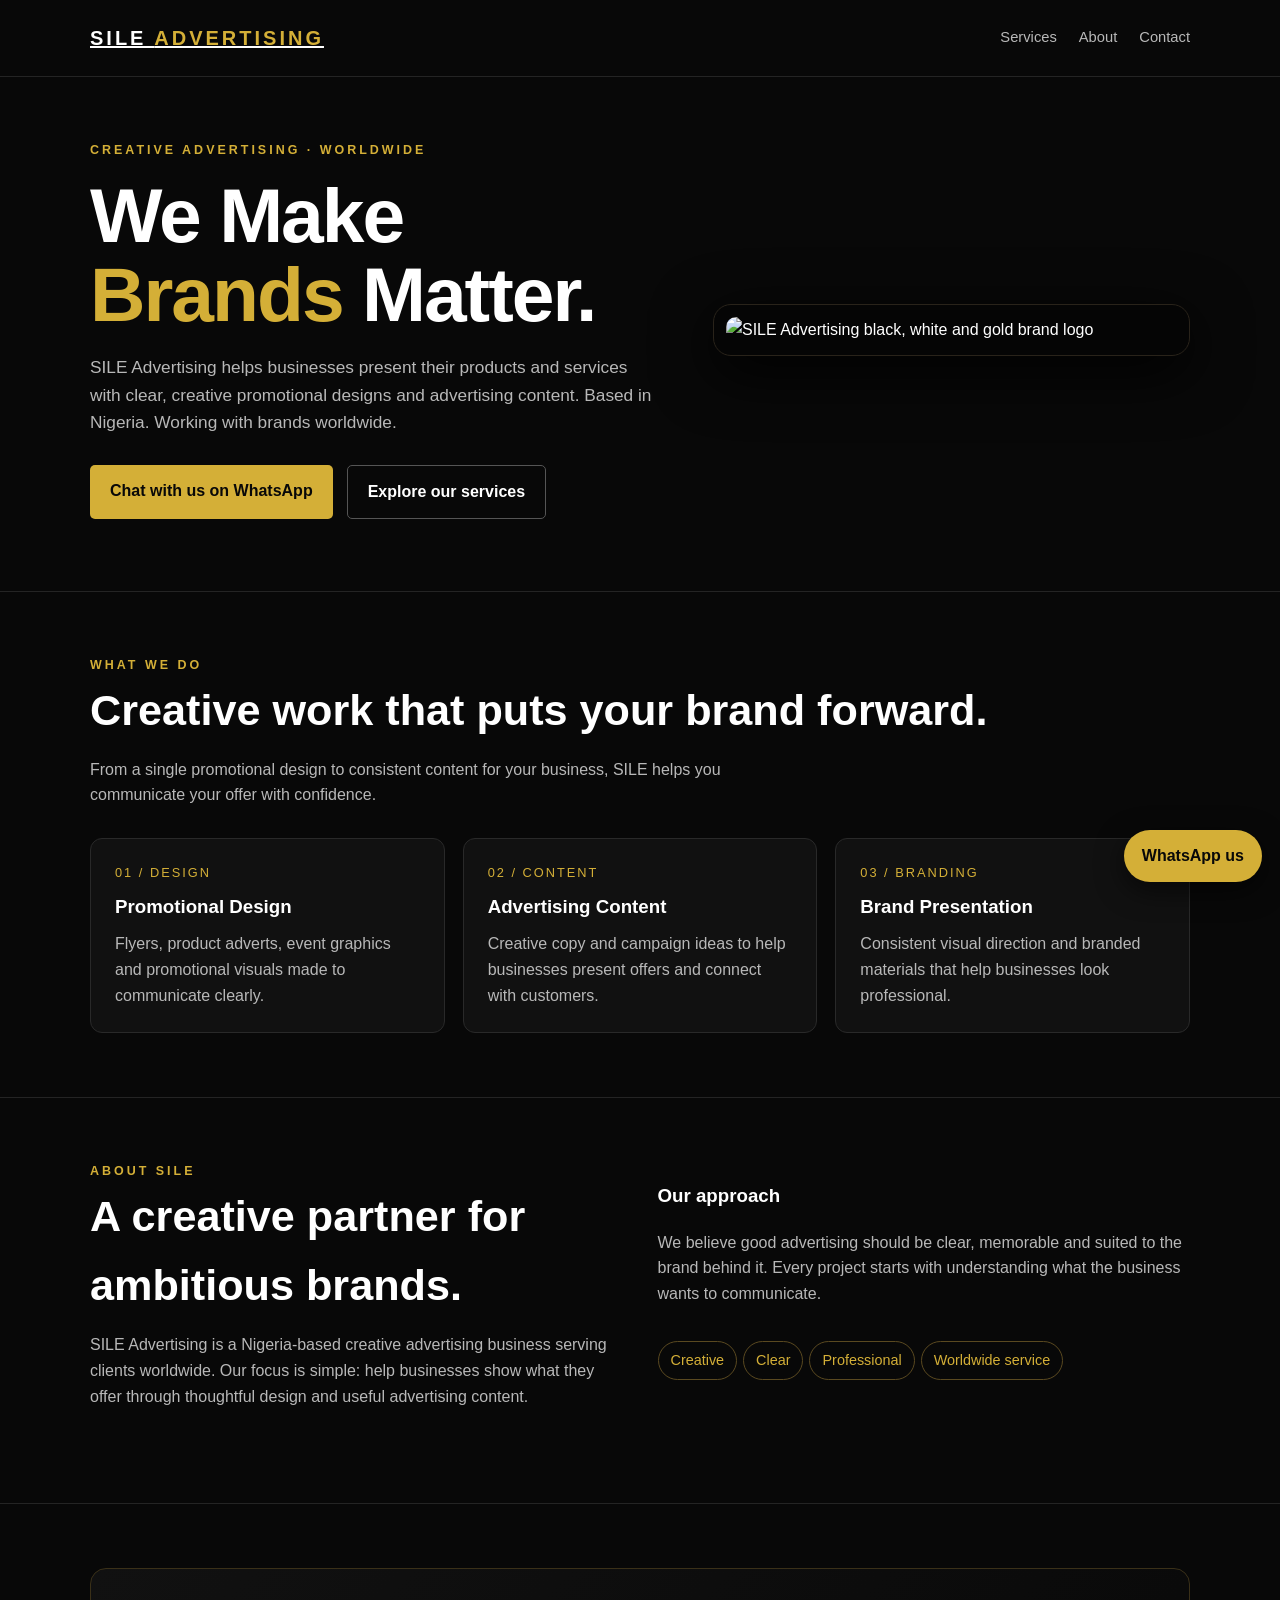
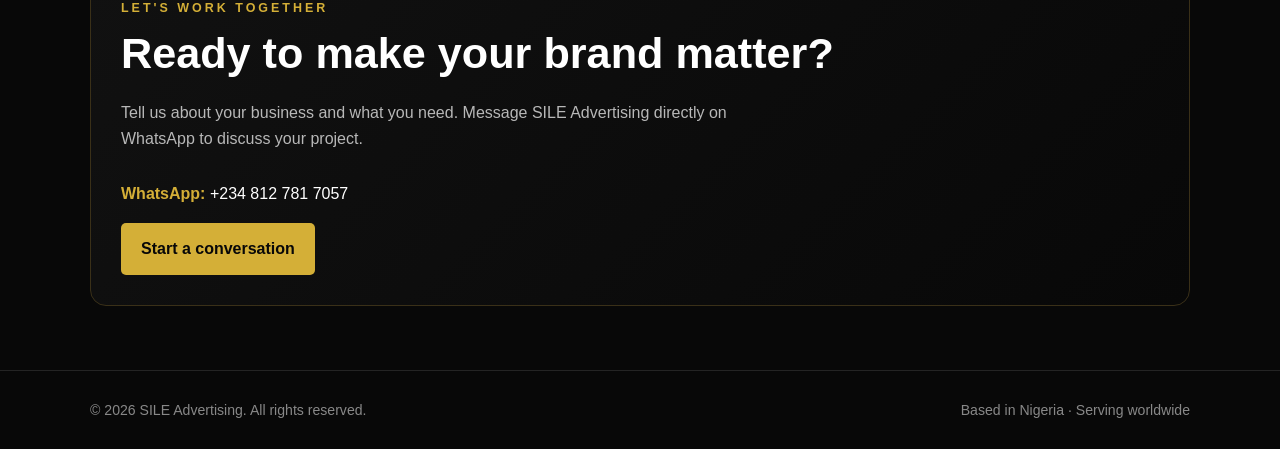
==== index.html @ b460f81f "Add files via upload" ====
<!doctype html>
<html lang="en">
<head>
  <meta charset="utf-8">
  <meta name="viewport" content="width=device-width, initial-scale=1">
  <meta name="description" content="SILE Advertising helps businesses and brands worldwide stand out with creative design, promotional content and digital advertising support.">
  <meta name="theme-color" content="#080808">
  <title>SILE Advertising | We Make Brands Matter</title>
  <meta property="og:title" content="SILE Advertising | We Make Brands Matter">
  <meta property="og:description" content="Creative advertising and brand design for businesses worldwide.">
  <meta property="og:image" content="assets/sile-logo.png">
  <style>
    :root{--black:#080808;--panel:#111;--gold:#d4af37;--white:#fff;--muted:#b8b8b8}
    *{box-sizing:border-box}html{scroll-behavior:smooth}body{margin:0;background:var(--black);color:var(--white);font-family:Arial,Helvetica,sans-serif;line-height:1.6}
    a{color:inherit}.wrap{width:min(1100px,92%);margin:auto}.top{padding:22px 0;border-bottom:1px solid #242424}.nav{display:flex;justify-content:space-between;align-items:center;gap:20px}.wordmark{font-weight:800;letter-spacing:3px;font-size:1.25rem}.wordmark span{color:var(--gold)}nav{display:flex;gap:22px;flex-wrap:wrap}nav a{text-decoration:none;color:var(--muted);font-size:.92rem}nav a:hover{color:var(--gold)}
    .hero{padding:64px 0 72px;display:grid;grid-template-columns:1.1fr .9fr;align-items:center;gap:40px}.eyebrow{color:var(--gold);letter-spacing:3px;text-transform:uppercase;font-size:.78rem;font-weight:bold}.hero h1{font-size:clamp(2.5rem,6vw,5rem);line-height:1.03;margin:15px 0 20px;letter-spacing:-2px}.hero h1 span{color:var(--gold)}.hero p{color:var(--muted);font-size:1.08rem;max-width:570px}.logo-card{background:#050505;border:1px solid #29231a;border-radius:18px;padding:12px;box-shadow:0 15px 60px #000}.logo-card img{display:block;width:100%;height:auto;border-radius:10px}.buttons{display:flex;gap:14px;flex-wrap:wrap;margin-top:28px}.btn{display:inline-block;padding:13px 20px;border-radius:5px;text-decoration:none;font-weight:bold}.primary{background:var(--gold);color:#080808}.secondary{border:1px solid #555;color:var(--white)}
    section{padding:64px 0;border-top:1px solid #242424}.section-title{font-size:clamp(1.8rem,4vw,2.7rem);margin:0 0 12px}.intro{color:var(--muted);max-width:680px;margin:0 0 30px}.grid{display:grid;grid-template-columns:repeat(3,1fr);gap:18px}.card{background:var(--panel);border:1px solid #292929;border-radius:12px;padding:24px}.card .num{color:var(--gold);font-size:.8rem;letter-spacing:2px}.card h3{margin:9px 0}.card p{color:var(--muted);margin:0}.about{display:grid;grid-template-columns:1fr 1fr;gap:35px;align-items:start}.tag{display:inline-block;border:1px solid #5a4920;color:var(--gold);padding:7px 12px;border-radius:30px;margin:5px 6px 5px 0;font-size:.9rem}.contact{background:linear-gradient(135deg,#111,#080808);border:1px solid #3a3018;border-radius:16px;padding:30px}.contact strong{color:var(--gold)}footer{padding:28px 0;color:#888;font-size:.88rem;border-top:1px solid #242424}.foot{display:flex;justify-content:space-between;gap:15px;flex-wrap:wrap}
    @media(max-width:760px){.hero,.about{grid-template-columns:1fr}.hero{padding:48px 0}.logo-card{max-width:520px}.grid{grid-template-columns:1fr}.nav{align-items:flex-start;flex-direction:column}nav{gap:14px}}
    .wa-float{position:fixed;right:18px;bottom:18px;z-index:10;background:#d4af37;color:#080808;text-decoration:none;font-weight:800;padding:13px 18px;border-radius:999px;box-shadow:0 8px 28px #0009}
  </style>
</head>
<body>
  <header class="top"><div class="wrap nav"><a class="wordmark" href="#home" aria-label="SILE Advertising home">SILE <span>ADVERTISING</span></a><nav aria-label="Main navigation"><a href="#services">Services</a><a href="#about">About</a><a href="#contact">Contact</a></nav></div></header>
  <main id="home">
    <div class="wrap hero">
      <div><div class="eyebrow">Creative advertising · Worldwide</div><h1>We Make <span>Brands</span> Matter.</h1><p>SILE Advertising helps businesses present their products and services with clear, creative promotional designs and advertising content. Based in Nigeria. Working with brands worldwide.</p><div class="buttons"><a class="btn primary" href="https://wa.me/2348127817057?text=Hello%20SILE%20Advertising%2C%20I%27d%20like%20to%20make%20an%20enquiry.">Chat with us on WhatsApp</a><a class="btn secondary" href="#services">Explore our services</a></div></div>
      <div class="logo-card"><img src="assets/sile-logo.png" alt="SILE Advertising black, white and gold brand logo"></div>
    </div>
    <section id="services"><div class="wrap"><div class="eyebrow">What we do</div><h2 class="section-title">Creative work that puts your brand forward.</h2><p class="intro">From a single promotional design to consistent content for your business, SILE helps you communicate your offer with confidence.</p><div class="grid">
      <article class="card"><div class="num">01 / DESIGN</div><h3>Promotional Design</h3><p>Flyers, product adverts, event graphics and promotional visuals made to communicate clearly.</p></article>
      <article class="card"><div class="num">02 / CONTENT</div><h3>Advertising Content</h3><p>Creative copy and campaign ideas to help businesses present offers and connect with customers.</p></article>
      <article class="card"><div class="num">03 / BRANDING</div><h3>Brand Presentation</h3><p>Consistent visual direction and branded materials that help businesses look professional.</p></article>
    </div></div></section>
    <section id="about"><div class="wrap about"><div><div class="eyebrow">About SILE</div><h2 class="section-title">A creative partner for ambitious brands.</h2><p class="intro">SILE Advertising is a Nigeria-based creative advertising business serving clients worldwide. Our focus is simple: help businesses show what they offer through thoughtful design and useful advertising content.</p></div><div><h3>Our approach</h3><p class="intro">We believe good advertising should be clear, memorable and suited to the brand behind it. Every project starts with understanding what the business wants to communicate.</p><span class="tag">Creative</span><span class="tag">Clear</span><span class="tag">Professional</span><span class="tag">Worldwide service</span></div></div></section>
    <section id="contact"><div class="wrap"><div class="contact"><div class="eyebrow">Let's work together</div><h2 class="section-title">Ready to make your brand matter?</h2><p class="intro">Tell us about your business and what you need. Message SILE Advertising directly on WhatsApp to discuss your project.</p><p><strong>WhatsApp:</strong> +234 812 781 7057</p><a class="btn primary" href="https://wa.me/2348127817057?text=Hello%20SILE%20Advertising%2C%20I%27d%20like%20to%20discuss%20a%20project.">Start a conversation</a></div></div></section>
  </main>
  <footer><div class="wrap foot"><span>© <span id="year"></span> SILE Advertising. All rights reserved.</span><span>Based in Nigeria · Serving worldwide</span></div></footer>
  <script>document.getElementById('year').textContent=new Date().getFullYear();</script>
  <a class="wa-float" href="https://wa.me/2348127817057?text=Hello%20SILE%20Advertising%2C%20I%27d%20like%20to%20make%20an%20enquiry." aria-label="Chat with SILE Advertising on WhatsApp">WhatsApp us</a>
</body>
</html>
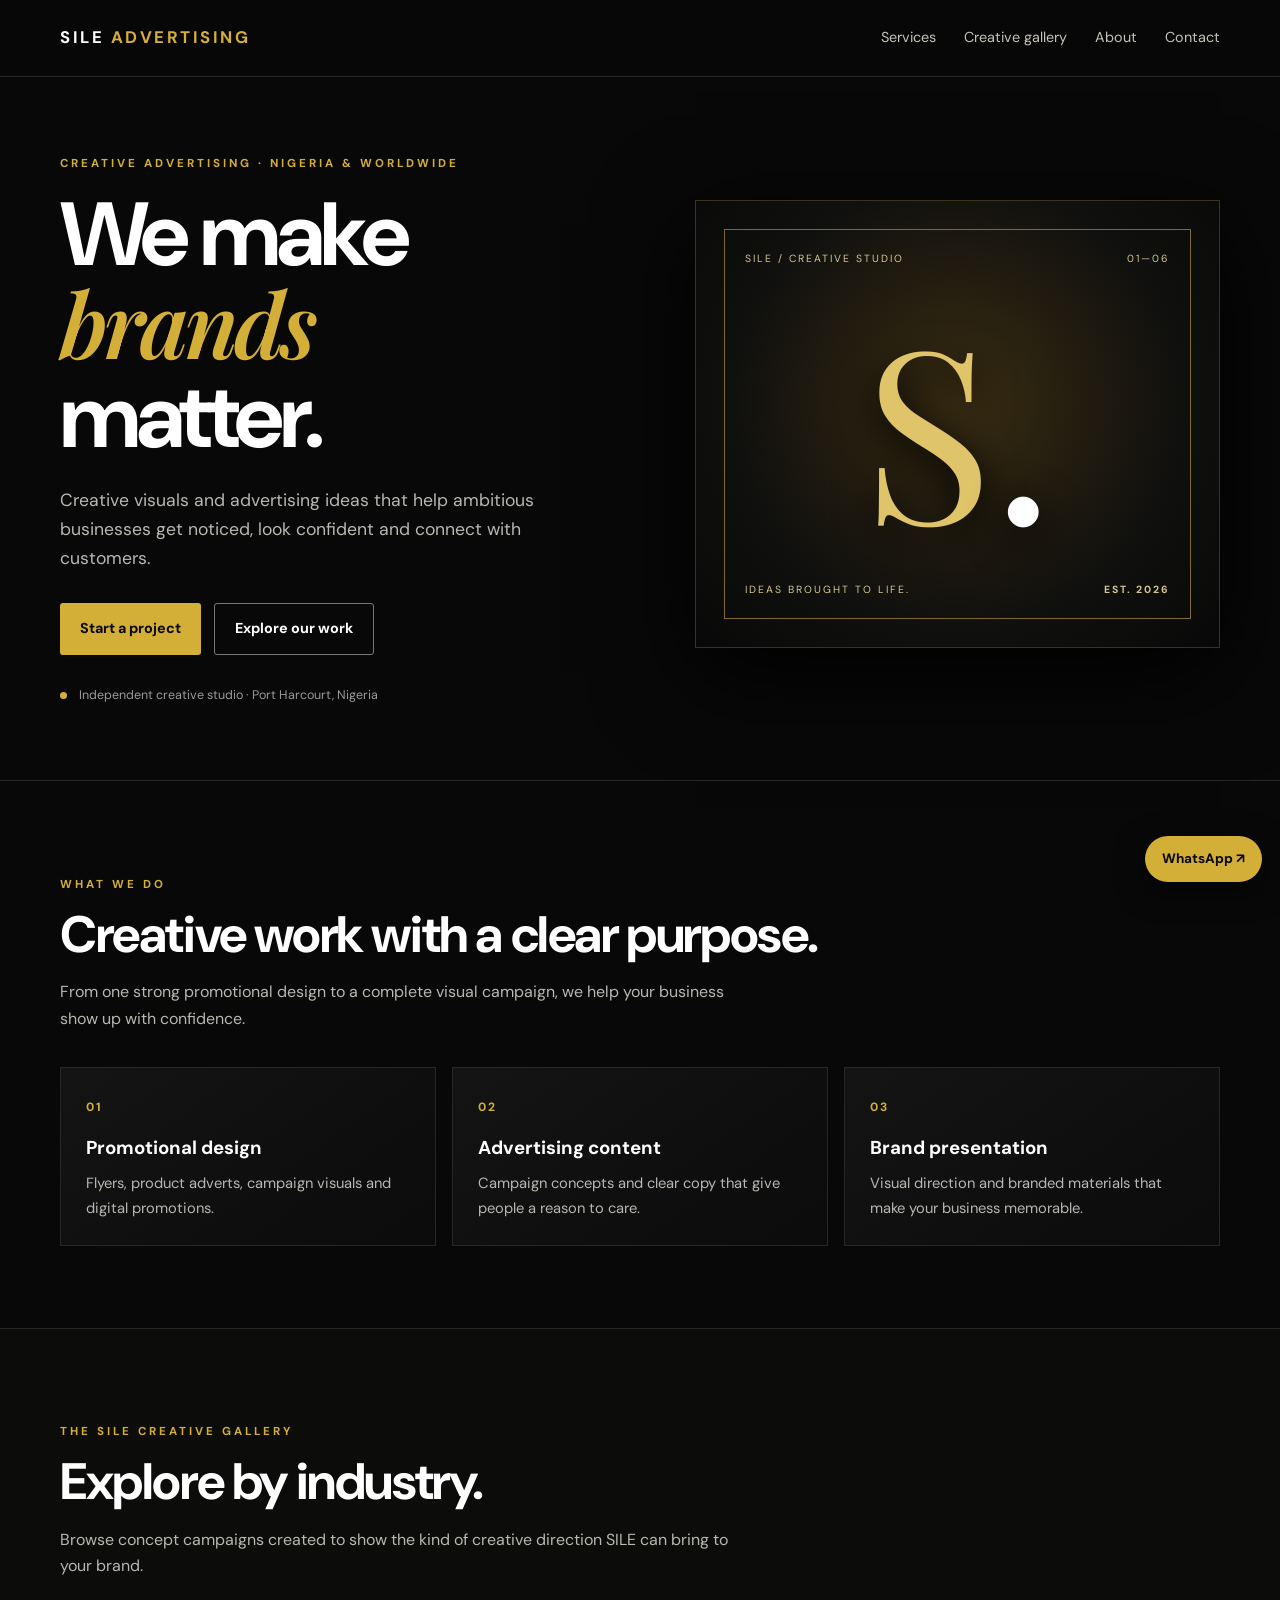
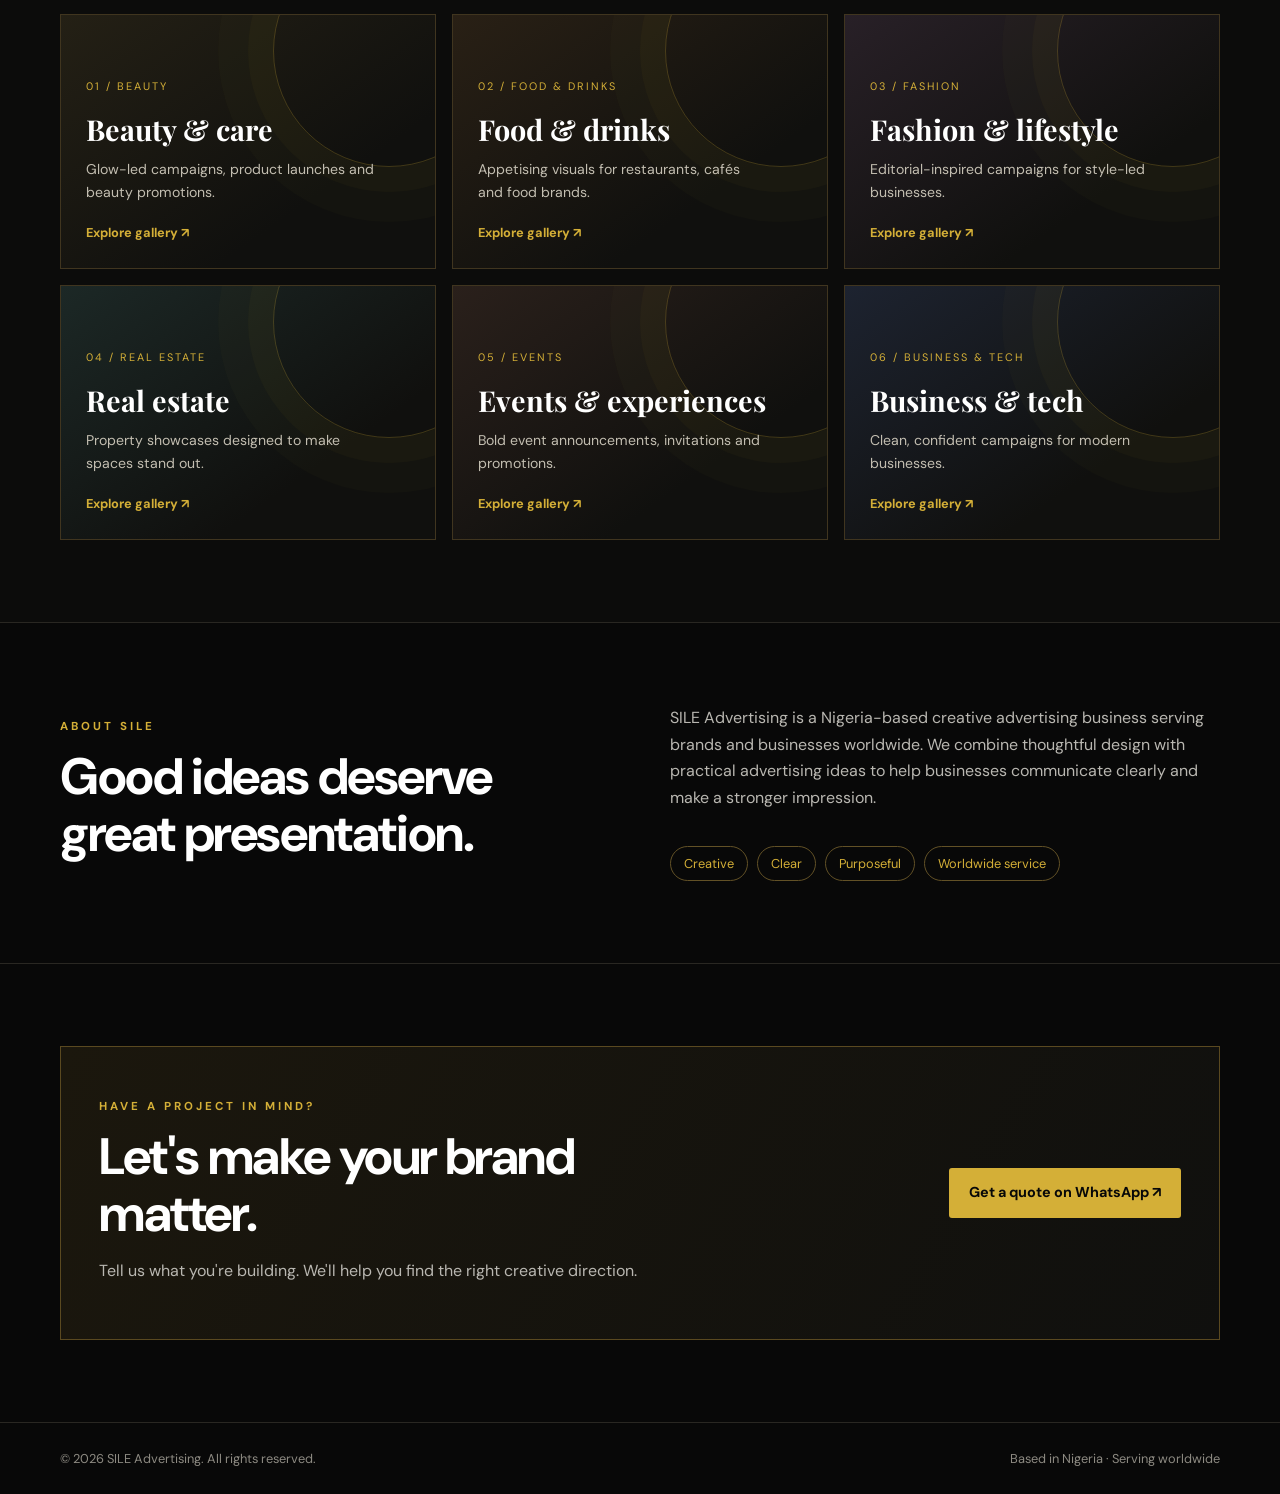
==== commit eba59dc7: "Add files via upload" ====
--- a/index.html
+++ b/index.html
@@ -1,41 +1,44 @@
 <!doctype html>
 <html lang="en">
 <head>
-  <meta charset="utf-8">
-  <meta name="viewport" content="width=device-width, initial-scale=1">
-  <meta name="description" content="SILE Advertising helps businesses and brands worldwide stand out with creative design, promotional content and digital advertising support.">
-  <meta name="theme-color" content="#080808">
-  <title>SILE Advertising | We Make Brands Matter</title>
-  <meta property="og:title" content="SILE Advertising | We Make Brands Matter">
-  <meta property="og:description" content="Creative advertising and brand design for businesses worldwide.">
-  <meta property="og:image" content="assets/sile-logo.png">
-  <style>
-    :root{--black:#080808;--panel:#111;--gold:#d4af37;--white:#fff;--muted:#b8b8b8}
-    *{box-sizing:border-box}html{scroll-behavior:smooth}body{margin:0;background:var(--black);color:var(--white);font-family:Arial,Helvetica,sans-serif;line-height:1.6}
-    a{color:inherit}.wrap{width:min(1100px,92%);margin:auto}.top{padding:22px 0;border-bottom:1px solid #242424}.nav{display:flex;justify-content:space-between;align-items:center;gap:20px}.wordmark{font-weight:800;letter-spacing:3px;font-size:1.25rem}.wordmark span{color:var(--gold)}nav{display:flex;gap:22px;flex-wrap:wrap}nav a{text-decoration:none;color:var(--muted);font-size:.92rem}nav a:hover{color:var(--gold)}
-    .hero{padding:64px 0 72px;display:grid;grid-template-columns:1.1fr .9fr;align-items:center;gap:40px}.eyebrow{color:var(--gold);letter-spacing:3px;text-transform:uppercase;font-size:.78rem;font-weight:bold}.hero h1{font-size:clamp(2.5rem,6vw,5rem);line-height:1.03;margin:15px 0 20px;letter-spacing:-2px}.hero h1 span{color:var(--gold)}.hero p{color:var(--muted);font-size:1.08rem;max-width:570px}.logo-card{background:#050505;border:1px solid #29231a;border-radius:18px;padding:12px;box-shadow:0 15px 60px #000}.logo-card img{display:block;width:100%;height:auto;border-radius:10px}.buttons{display:flex;gap:14px;flex-wrap:wrap;margin-top:28px}.btn{display:inline-block;padding:13px 20px;border-radius:5px;text-decoration:none;font-weight:bold}.primary{background:var(--gold);color:#080808}.secondary{border:1px solid #555;color:var(--white)}
-    section{padding:64px 0;border-top:1px solid #242424}.section-title{font-size:clamp(1.8rem,4vw,2.7rem);margin:0 0 12px}.intro{color:var(--muted);max-width:680px;margin:0 0 30px}.grid{display:grid;grid-template-columns:repeat(3,1fr);gap:18px}.card{background:var(--panel);border:1px solid #292929;border-radius:12px;padding:24px}.card .num{color:var(--gold);font-size:.8rem;letter-spacing:2px}.card h3{margin:9px 0}.card p{color:var(--muted);margin:0}.about{display:grid;grid-template-columns:1fr 1fr;gap:35px;align-items:start}.tag{display:inline-block;border:1px solid #5a4920;color:var(--gold);padding:7px 12px;border-radius:30px;margin:5px 6px 5px 0;font-size:.9rem}.contact{background:linear-gradient(135deg,#111,#080808);border:1px solid #3a3018;border-radius:16px;padding:30px}.contact strong{color:var(--gold)}footer{padding:28px 0;color:#888;font-size:.88rem;border-top:1px solid #242424}.foot{display:flex;justify-content:space-between;gap:15px;flex-wrap:wrap}
-    @media(max-width:760px){.hero,.about{grid-template-columns:1fr}.hero{padding:48px 0}.logo-card{max-width:520px}.grid{grid-template-columns:1fr}.nav{align-items:flex-start;flex-direction:column}nav{gap:14px}}
-    .wa-float{position:fixed;right:18px;bottom:18px;z-index:10;background:#d4af37;color:#080808;text-decoration:none;font-weight:800;padding:13px 18px;border-radius:999px;box-shadow:0 8px 28px #0009}
-  </style>
+<meta charset="utf-8"><meta name="viewport" content="width=device-width, initial-scale=1">
+<meta name="description" content="Explore the SILE Advertising creative gallery: beauty, food, fashion, real estate, events and business advertising concepts.">
+<meta name="theme-color" content="#080808">
+<title>SILE Advertising | We Make Brands Matter</title>
+<link rel="stylesheet" href="styles.css">
 </head>
 <body>
-  <header class="top"><div class="wrap nav"><a class="wordmark" href="#home" aria-label="SILE Advertising home">SILE <span>ADVERTISING</span></a><nav aria-label="Main navigation"><a href="#services">Services</a><a href="#about">About</a><a href="#contact">Contact</a></nav></div></header>
-  <main id="home">
-    <div class="wrap hero">
-      <div><div class="eyebrow">Creative advertising · Worldwide</div><h1>We Make <span>Brands</span> Matter.</h1><p>SILE Advertising helps businesses present their products and services with clear, creative promotional designs and advertising content. Based in Nigeria. Working with brands worldwide.</p><div class="buttons"><a class="btn primary" href="https://wa.me/2348127817057?text=Hello%20SILE%20Advertising%2C%20I%27d%20like%20to%20make%20an%20enquiry.">Chat with us on WhatsApp</a><a class="btn secondary" href="#services">Explore our services</a></div></div>
-      <div class="logo-card"><img src="assets/sile-logo.png" alt="SILE Advertising black, white and gold brand logo"></div>
-    </div>
-    <section id="services"><div class="wrap"><div class="eyebrow">What we do</div><h2 class="section-title">Creative work that puts your brand forward.</h2><p class="intro">From a single promotional design to consistent content for your business, SILE helps you communicate your offer with confidence.</p><div class="grid">
-      <article class="card"><div class="num">01 / DESIGN</div><h3>Promotional Design</h3><p>Flyers, product adverts, event graphics and promotional visuals made to communicate clearly.</p></article>
-      <article class="card"><div class="num">02 / CONTENT</div><h3>Advertising Content</h3><p>Creative copy and campaign ideas to help businesses present offers and connect with customers.</p></article>
-      <article class="card"><div class="num">03 / BRANDING</div><h3>Brand Presentation</h3><p>Consistent visual direction and branded materials that help businesses look professional.</p></article>
-    </div></div></section>
-    <section id="about"><div class="wrap about"><div><div class="eyebrow">About SILE</div><h2 class="section-title">A creative partner for ambitious brands.</h2><p class="intro">SILE Advertising is a Nigeria-based creative advertising business serving clients worldwide. Our focus is simple: help businesses show what they offer through thoughtful design and useful advertising content.</p></div><div><h3>Our approach</h3><p class="intro">We believe good advertising should be clear, memorable and suited to the brand behind it. Every project starts with understanding what the business wants to communicate.</p><span class="tag">Creative</span><span class="tag">Clear</span><span class="tag">Professional</span><span class="tag">Worldwide service</span></div></div></section>
-    <section id="contact"><div class="wrap"><div class="contact"><div class="eyebrow">Let's work together</div><h2 class="section-title">Ready to make your brand matter?</h2><p class="intro">Tell us about your business and what you need. Message SILE Advertising directly on WhatsApp to discuss your project.</p><p><strong>WhatsApp:</strong> +234 812 781 7057</p><a class="btn primary" href="https://wa.me/2348127817057?text=Hello%20SILE%20Advertising%2C%20I%27d%20like%20to%20discuss%20a%20project.">Start a conversation</a></div></div></section>
-  </main>
-  <footer><div class="wrap foot"><span>© <span id="year"></span> SILE Advertising. All rights reserved.</span><span>Based in Nigeria · Serving worldwide</span></div></footer>
-  <script>document.getElementById('year').textContent=new Date().getFullYear();</script>
-  <a class="wa-float" href="https://wa.me/2348127817057?text=Hello%20SILE%20Advertising%2C%20I%27d%20like%20to%20make%20an%20enquiry." aria-label="Chat with SILE Advertising on WhatsApp">WhatsApp us</a>
-</body>
-</html>
+<header class="site-header"><div class="container nav">
+<a class="brand" href="index.html">SILE <span>ADVERTISING</span></a>
+<button class="menu-toggle" aria-label="Toggle navigation" aria-expanded="false">☰</button>
+<nav><a href="#services">Services</a><a href="#gallery">Creative gallery</a><a href="#about">About</a><a href="#contact">Contact</a></nav>
+</div></header>
+<main>
+<section class="hero container">
+<div class="hero-copy"><p class="eyebrow">Creative advertising · Nigeria & worldwide</p>
+<h1>We make <em>brands</em><br>matter.</h1>
+<p class="lead">Creative visuals and advertising ideas that help ambitious businesses get noticed, look confident and connect with customers.</p>
+<div class="actions"><a class="button gold" href="https://wa.me/2348127817057?text=Hello%20SILE%20Advertising%2C%20I%27d%20like%20to%20discuss%20a%20project.">Start a project</a><a class="button outline" href="#gallery">Explore our work</a></div>
+<div class="hero-note"><span class="gold-dot"></span> Independent creative studio · Port Harcourt, Nigeria</div>
+</div>
+<div class="hero-art"><div class="hero-frame"><div class="hero-frame-top">SILE / CREATIVE STUDIO <span>01—06</span></div><div class="hero-monogram">S<span>.</span></div><div class="hero-frame-bottom"><span>IDEAS BROUGHT TO LIFE.</span><b>EST. 2026</b></div></div></div>
+</section>
+<section class="section" id="services"><div class="container"><p class="eyebrow">What we do</p><h2>Creative work with a clear purpose.</h2><p class="section-intro">From one strong promotional design to a complete visual campaign, we help your business show up with confidence.</p>
+<div class="service-grid"><article><b>01</b><h3>Promotional design</h3><p>Flyers, product adverts, campaign visuals and digital promotions.</p></article><article><b>02</b><h3>Advertising content</h3><p>Campaign concepts and clear copy that give people a reason to care.</p></article><article><b>03</b><h3>Brand presentation</h3><p>Visual direction and branded materials that make your business memorable.</p></article></div>
+</div></section>
+<section class="section gallery-section" id="gallery"><div class="container"><p class="eyebrow">The SILE creative gallery</p><h2>Explore by industry.</h2><p class="section-intro">Browse concept campaigns created to show the kind of creative direction SILE can bring to your brand.</p>
+<div class="category-grid">
+<a class="category-card beauty" href="beauty.html"><span>01 / BEAUTY</span><h3>Beauty & care</h3><p>Glow-led campaigns, product launches and beauty promotions.</p><b>Explore gallery ↗</b></a>
+<a class="category-card food" href="food.html"><span>02 / FOOD & DRINKS</span><h3>Food & drinks</h3><p>Appetising visuals for restaurants, cafés and food brands.</p><b>Explore gallery ↗</b></a>
+<a class="category-card fashion" href="fashion.html"><span>03 / FASHION</span><h3>Fashion & lifestyle</h3><p>Editorial-inspired campaigns for style-led businesses.</p><b>Explore gallery ↗</b></a>
+<a class="category-card property" href="real-estate.html"><span>04 / REAL ESTATE</span><h3>Real estate</h3><p>Property showcases designed to make spaces stand out.</p><b>Explore gallery ↗</b></a>
+<a class="category-card events" href="events.html"><span>05 / EVENTS</span><h3>Events & experiences</h3><p>Bold event announcements, invitations and promotions.</p><b>Explore gallery ↗</b></a>
+<a class="category-card tech" href="business-tech.html"><span>06 / BUSINESS & TECH</span><h3>Business & tech</h3><p>Clean, confident campaigns for modern businesses.</p><b>Explore gallery ↗</b></a>
+</div></div></section>
+<section class="section" id="about"><div class="container split"><div><p class="eyebrow">About SILE</p><h2>Good ideas deserve great presentation.</h2></div><div><p class="section-intro">SILE Advertising is a Nigeria-based creative advertising business serving brands and businesses worldwide. We combine thoughtful design with practical advertising ideas to help businesses communicate clearly and make a stronger impression.</p><div class="pills"><span>Creative</span><span>Clear</span><span>Purposeful</span><span>Worldwide service</span></div></div></div></section>
+<section class="section" id="contact"><div class="container"><div class="contact-panel"><div><p class="eyebrow">Have a project in mind?</p><h2>Let's make your brand matter.</h2><p>Tell us what you're building. We'll help you find the right creative direction.</p></div><a class="button gold" href="https://wa.me/2348127817057?text=Hello%20SILE%20Advertising%2C%20I%27d%20like%20a%20quote%20for%20a%20creative%20project.">Get a quote on WhatsApp ↗</a></div></div></section>
+</main>
+<footer><div class="container footer-row"><span>© <span id="year"></span> SILE Advertising. All rights reserved.</span><span>Based in Nigeria · Serving worldwide</span></div></footer>
+<a class="floating-wa" href="https://wa.me/2348127817057?text=Hello%20SILE%20Advertising" aria-label="Chat with SILE on WhatsApp">WhatsApp ↗</a>
+<script src="script.js"></script>
+</body></html>
--- a/styles.css
+++ b/styles.css
@@ -0,0 +1,6 @@
+@import url('https://fonts.googleapis.com/css2?family=DM+Sans:wght@400;500;600;700&family=Playfair+Display:ital,wght@0,600;0,700;1,600;1,700&display=swap');
+:root{--black:#080808;--panel:#111;--gold:#d4af37;--white:#fff;--muted:#b9b7b1;--line:#292722}
+*{box-sizing:border-box}html{scroll-behavior:smooth}body{margin:0;background:var(--black);color:var(--white);font-family:'DM Sans',Arial,sans-serif;line-height:1.65}a{color:inherit;text-decoration:none}.container{width:min(1160px,91%);margin:auto}.site-header{border-bottom:1px solid var(--line);background:#080808ed;position:sticky;top:0;z-index:20;backdrop-filter:blur(12px)}.nav{min-height:76px;display:flex;align-items:center;justify-content:space-between;gap:20px}.brand{font-weight:700;letter-spacing:2.5px;font-size:1.05rem}.brand span{color:var(--gold)}nav{display:flex;gap:28px}nav a{font-size:.9rem;color:#c5c2b9}nav a:hover{color:var(--gold)}.menu-toggle{display:none;background:none;border:0;color:white;font-size:1.5rem}.hero{min-height:620px;display:grid;grid-template-columns:1.05fr .95fr;align-items:center;gap:55px;padding-top:65px;padding-bottom:75px}.eyebrow{color:var(--gold);text-transform:uppercase;letter-spacing:3px;font-size:.72rem;font-weight:700}.hero h1{font-size:clamp(3.5rem,7vw,6.7rem);line-height:.98;letter-spacing:-4px;margin:18px 0 25px}.hero h1 em{font-family:'Playfair Display',serif;color:var(--gold);font-weight:600}.lead{font-size:1.1rem;color:var(--muted);max-width:550px}.actions{display:flex;gap:13px;flex-wrap:wrap;margin:30px 0}.button{display:inline-flex;padding:13px 20px;align-items:center;justify-content:center;font-weight:700;font-size:.9rem;border-radius:3px}.gold{background:var(--gold);color:#080808}.outline{border:1px solid #777;color:white}.hero-note{font-size:.78rem;color:#999;margin-top:30px}.gold-dot{display:inline-block;width:7px;height:7px;border-radius:50%;background:var(--gold);margin-right:9px}.hero-art{padding:28px;border:1px solid #3c321d;background:radial-gradient(circle at 50% 45%,#3a2d12,#10100e 62%,#080808);box-shadow:0 25px 90px #000}.hero-frame{min-height:390px;border:1px solid #80692c;display:flex;flex-direction:column;justify-content:space-between;padding:20px}.hero-frame-top,.hero-frame-bottom{display:flex;justify-content:space-between;font-size:.65rem;letter-spacing:2px;color:#d7c78f}.hero-monogram{font-family:'Playfair Display',serif;font-size:15rem;line-height:1;text-align:center;color:#e0c46a;text-shadow:0 10px 40px #000}.hero-monogram span{color:white}.section{padding:82px 0;border-top:1px solid var(--line)}h2{font-size:clamp(2rem,4vw,3.2rem);line-height:1.12;letter-spacing:-1.4px;margin:12px 0 16px}.section-intro{max-width:680px;color:var(--muted);margin:0 0 35px}.service-grid{display:grid;grid-template-columns:repeat(3,1fr);gap:16px}.service-grid article{padding:25px;border:1px solid var(--line);background:linear-gradient(145deg,#141414,#0b0b0b)}.service-grid b{color:var(--gold);font-size:.75rem;letter-spacing:2px}.service-grid h3{margin:14px 0 7px}.service-grid p{color:var(--muted);font-size:.92rem;margin:0}.gallery-section{background:#0c0c0b}.category-grid{display:grid;grid-template-columns:repeat(3,1fr);gap:16px}.category-card{min-height:255px;padding:25px;display:flex;flex-direction:column;align-items:flex-start;justify-content:flex-end;border:1px solid #40351f;position:relative;overflow:hidden;background:linear-gradient(145deg,#242015,#10100e 70%);transition:transform .25s,border-color .25s}.category-card:before{content:"";position:absolute;width:230px;height:230px;border:1px solid #d4af3740;border-radius:50%;right:-70px;top:-80px;box-shadow:0 0 0 25px #d4af3708,0 0 0 55px #d4af3705}.category-card:hover{transform:translateY(-5px);border-color:var(--gold)}.category-card>*{position:relative}.category-card>span{color:var(--gold);font-size:.68rem;letter-spacing:2px}.category-card h3{font-family:'Playfair Display',serif;font-size:1.8rem;margin:10px 0 4px}.category-card p{color:#c3beb1;font-size:.88rem;max-width:290px;margin:0 0 18px}.category-card>b{font-size:.8rem;color:var(--gold)}.food{background:linear-gradient(145deg,#292015,#10100e 70%)}.fashion{background:linear-gradient(145deg,#282027,#10100e 70%)}.property{background:linear-gradient(145deg,#1c2826,#10100e 70%)}.events{background:linear-gradient(145deg,#2a201b,#10100e 70%)}.tech{background:linear-gradient(145deg,#1d2330,#10100e 70%)}.split{display:grid;grid-template-columns:1fr 1fr;gap:60px;align-items:start}.pills{display:flex;gap:9px;flex-wrap:wrap}.pills span{border:1px solid #625126;color:var(--gold);border-radius:30px;padding:6px 13px;font-size:.8rem}.contact-panel{padding:38px;border:1px solid #5a4920;background:linear-gradient(120deg,#1b170d,#10100e);display:flex;justify-content:space-between;align-items:center;gap:30px}.contact-panel h2{max-width:600px}.contact-panel p:not(.eyebrow){color:var(--muted)}footer{border-top:1px solid var(--line);padding:25px 0;color:#8d8a82;font-size:.8rem}.footer-row{display:flex;justify-content:space-between;gap:15px;flex-wrap:wrap}.floating-wa{position:fixed;right:18px;bottom:18px;background:var(--gold);color:#080808;padding:12px 17px;border-radius:30px;font-weight:700;font-size:.85rem;box-shadow:0 8px 30px #0009;z-index:10}
+/* portfolio pages */.subhero{padding:62px 0 35px}.back-link{color:var(--gold);font-size:.85rem}.subhero h1{font-size:clamp(2.8rem,6vw,5rem);letter-spacing:-2px;line-height:1.05;margin:20px 0 10px}.subhero p{color:var(--muted);max-width:650px}.portfolio-grid{display:grid;grid-template-columns:repeat(3,1fr);gap:22px;padding:15px 0 75px}.work-card{border:1px solid var(--line);background:#10100f;overflow:hidden}.poster{height:330px;position:relative;display:flex;flex-direction:column;justify-content:space-between;padding:22px;overflow:hidden;background:#272016}.poster:after{content:"";position:absolute;inset:0;background:linear-gradient(180deg,#0001,#0007)}.poster>*{position:relative;z-index:1}.poster .poster-brand{font-size:.65rem;letter-spacing:3px;font-weight:700}.poster .poster-main{font-family:'Playfair Display',serif;font-size:2.8rem;line-height:.98;max-width:260px}.poster .poster-sub{font-size:.75rem;letter-spacing:1.5px;text-transform:uppercase}.poster .poster-stamp{align-self:flex-end;border:1px solid currentColor;border-radius:50%;width:75px;height:75px;display:grid;place-items:center;text-align:center;font-size:.6rem;transform:rotate(12deg)}.poster-1{background:radial-gradient(circle at 65% 48%,#d4a66e 0 12%,#74452d 13% 26%,transparent 27%),linear-gradient(135deg,#251712,#9a6847)}.poster-2{background:radial-gradient(ellipse at 55% 55%,#e8d6bd 0 15%,#b68d6c 16% 28%,transparent 29%),linear-gradient(145deg,#34241d,#10100f)}.poster-3{background:radial-gradient(circle at 65% 48%,#d7b7a1 0 18%,#47302b 19% 35%,transparent 36%),linear-gradient(145deg,#161616,#55443b)}.food .poster-1{background:radial-gradient(ellipse at 60% 55%,#d98a36 0 18%,#6e351b 19% 28%,transparent 29%),linear-gradient(145deg,#27170e,#7b3d1d)}.food .poster-2{background:radial-gradient(circle at 55% 55%,#e7c36a 0 17%,#85451f 18% 30%,transparent 31%),linear-gradient(145deg,#34200f,#10100e)}.fashion .poster-1{background:linear-gradient(135deg,#3c3034,#b08c83 50%,#171414)}.fashion .poster-2{background:linear-gradient(145deg,#202020,#9d866e 52%,#29201b)}.property .poster-1{background:linear-gradient(135deg,#17211e,#66796a 50%,#111)}.property .poster-2{background:linear-gradient(145deg,#272a2b,#a89c81 50%,#151515)}.events .poster-1{background:radial-gradient(circle at 70% 35%,#c49b42,#33230d 48%,#090909)}.events .poster-2{background:linear-gradient(145deg,#321c25,#a34b58 50%,#100d10)}.business-tech .poster-1{background:radial-gradient(circle at 70% 40%,#6d8da8,#192536 45%,#080b12)}.business-tech .poster-2{background:linear-gradient(145deg,#141b25,#596878 50%,#090b10)}.work-copy{padding:19px}.work-copy .concept{font-size:.65rem;color:var(--gold);letter-spacing:2px;text-transform:uppercase}.work-copy h3{margin:7px 0}.work-copy p{font-size:.85rem;color:var(--muted);margin:0}.price-strip{border-top:1px solid var(--line);margin-top:12px;padding-top:12px;display:flex;justify-content:space-between;gap:10px;font-size:.8rem}.price-strip strong{color:var(--gold)}.page-cta{padding:30px;border:1px solid #51421f;margin:0 0 70px;background:#14120d;display:flex;justify-content:space-between;align-items:center;gap:20px}.page-cta p{color:var(--muted);margin:5px 0 0}.disclaimer{color:#777;font-size:.75rem;margin:-45px 0 55px}
+@media(max-width:800px){.hero{grid-template-columns:1fr;gap:30px;padding-top:45px}.hero-art{max-width:550px}.hero-monogram{font-size:11rem}.category-grid,.portfolio-grid{grid-template-columns:repeat(2,1fr)}.split{grid-template-columns:1fr;gap:10px}.contact-panel{align-items:flex-start;flex-direction:column}}
+@media(max-width:560px){.menu-toggle{display:block}nav{display:none;position:absolute;top:76px;left:0;right:0;background:#10100f;padding:20px 5%;flex-direction:column;border-bottom:1px solid var(--line)}nav.open{display:flex}.service-grid,.category-grid,.portfolio-grid{grid-template-columns:1fr}.hero h1{letter-spacing:-2px}.hero-art{padding:14px}.hero-frame{min-height:300px}.hero-monogram{font-size:9rem}.section{padding:60px 0}.poster{height:360px}.page-cta{flex-direction:column;align-items:flex-start}}
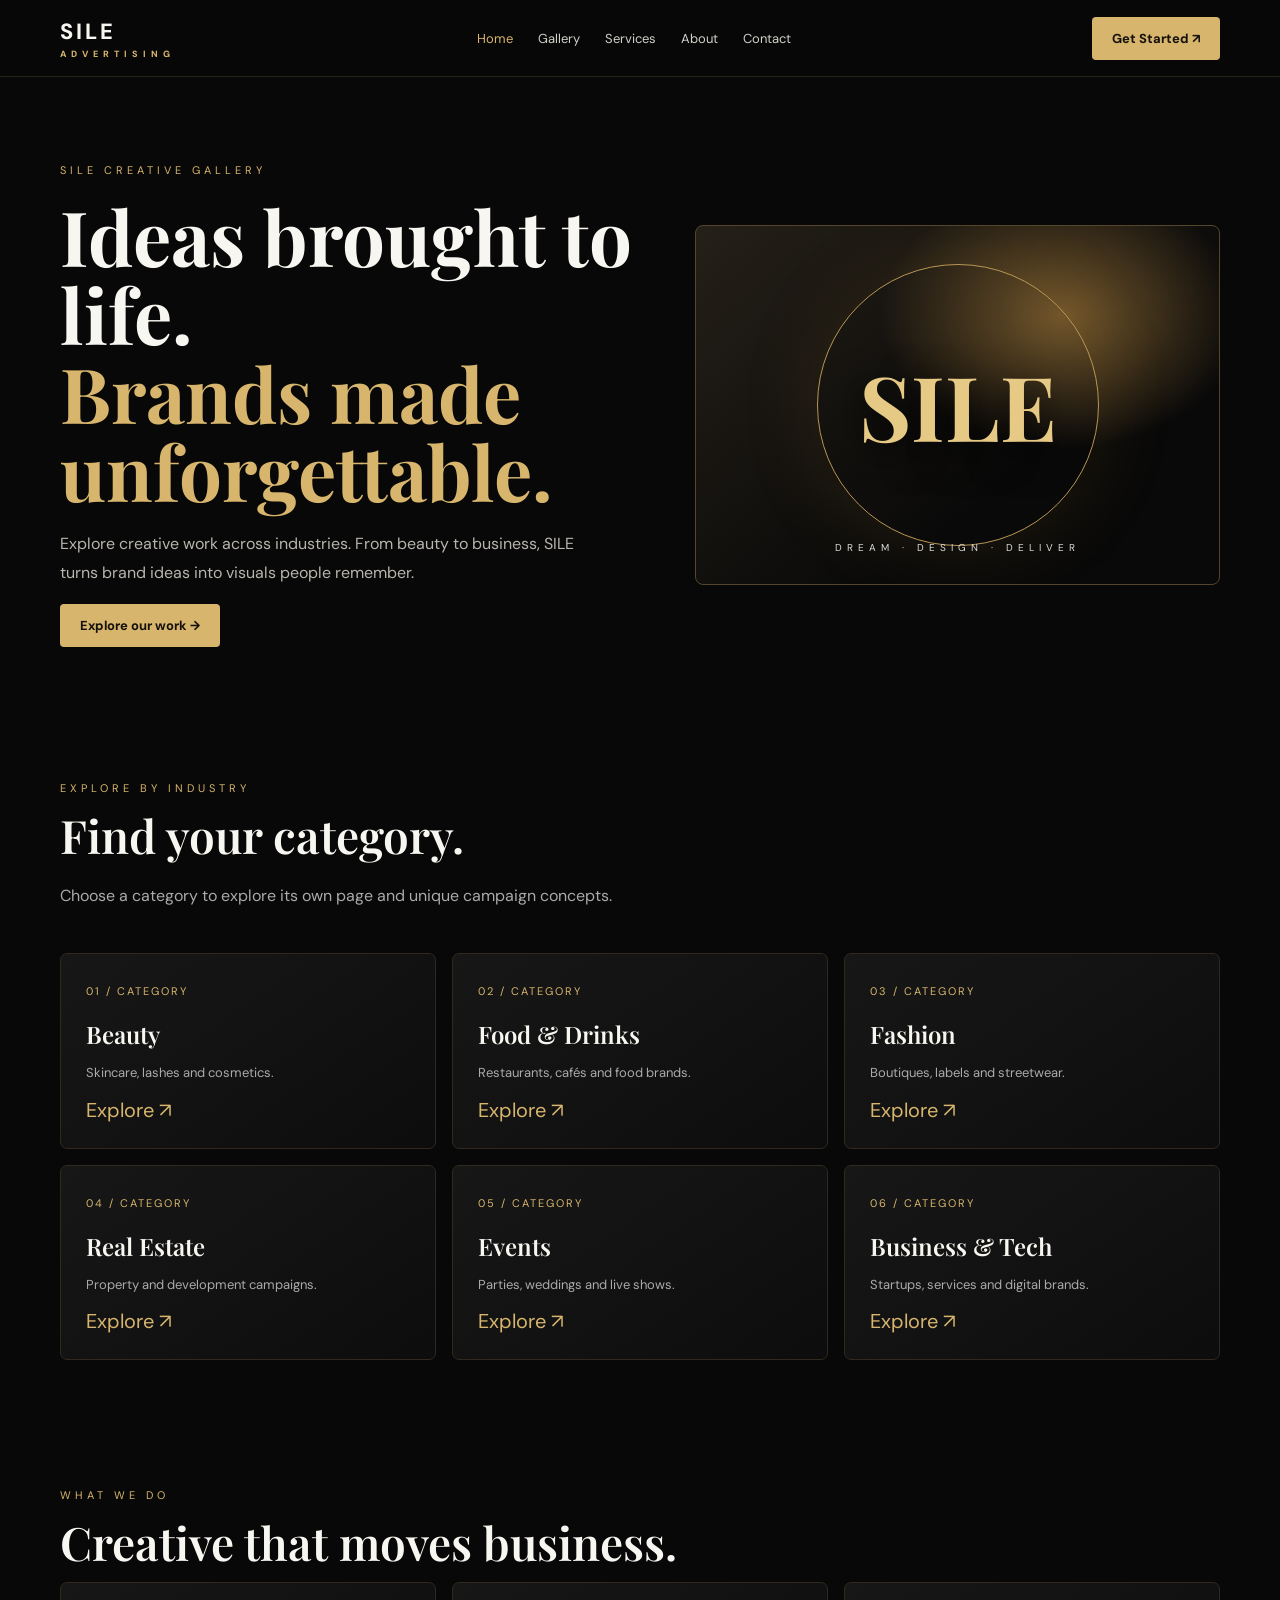
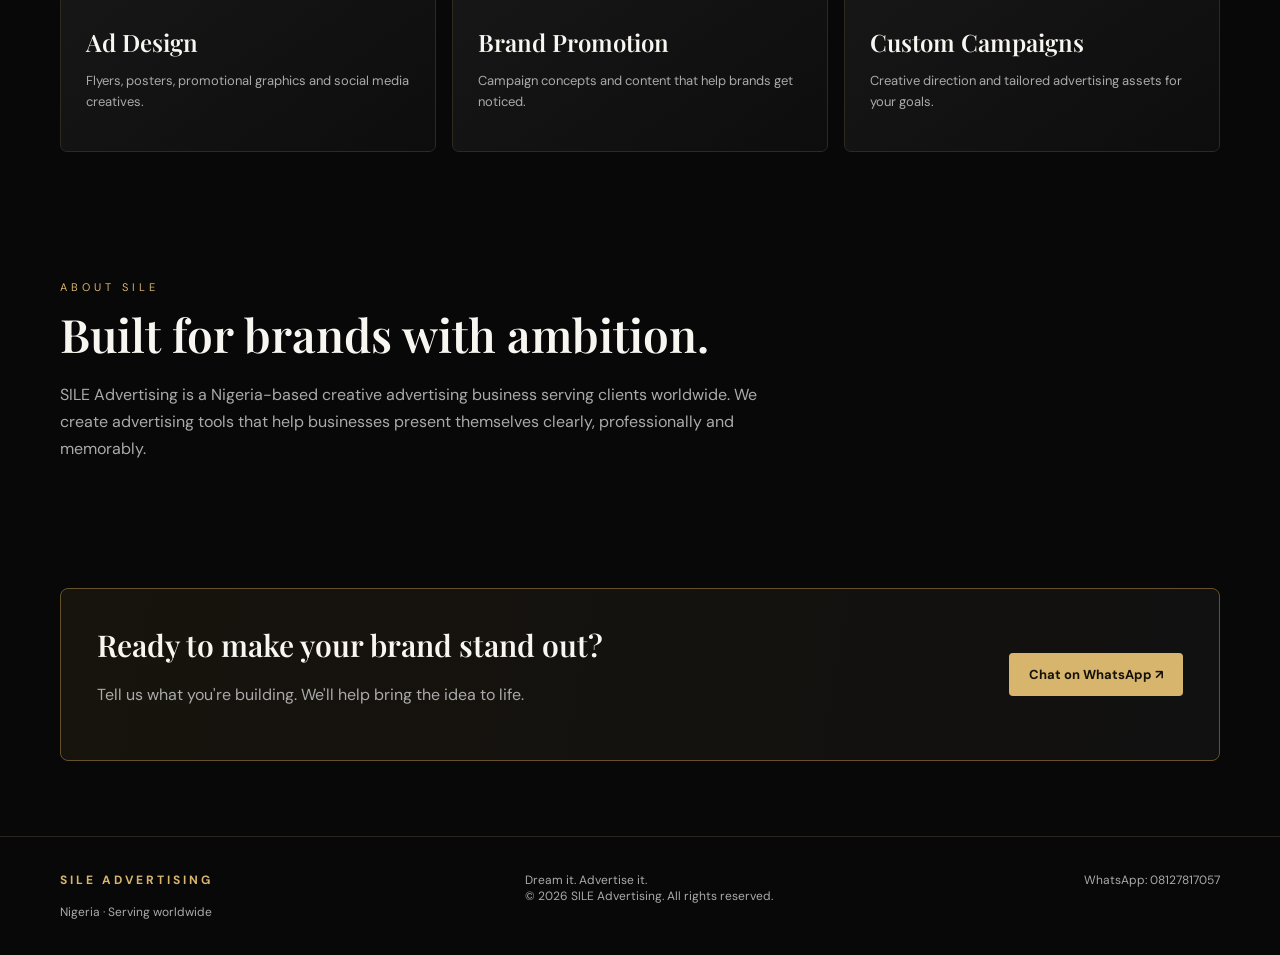
==== commit 6e796b09: "Add files via upload" ====
--- a/index.html
+++ b/index.html
@@ -1,44 +1 @@
-<!doctype html>
-<html lang="en">
-<head>
-<meta charset="utf-8"><meta name="viewport" content="width=device-width, initial-scale=1">
-<meta name="description" content="Explore the SILE Advertising creative gallery: beauty, food, fashion, real estate, events and business advertising concepts.">
-<meta name="theme-color" content="#080808">
-<title>SILE Advertising | We Make Brands Matter</title>
-<link rel="stylesheet" href="styles.css">
-</head>
-<body>
-<header class="site-header"><div class="container nav">
-<a class="brand" href="index.html">SILE <span>ADVERTISING</span></a>
-<button class="menu-toggle" aria-label="Toggle navigation" aria-expanded="false">☰</button>
-<nav><a href="#services">Services</a><a href="#gallery">Creative gallery</a><a href="#about">About</a><a href="#contact">Contact</a></nav>
-</div></header>
-<main>
-<section class="hero container">
-<div class="hero-copy"><p class="eyebrow">Creative advertising · Nigeria & worldwide</p>
-<h1>We make <em>brands</em><br>matter.</h1>
-<p class="lead">Creative visuals and advertising ideas that help ambitious businesses get noticed, look confident and connect with customers.</p>
-<div class="actions"><a class="button gold" href="https://wa.me/2348127817057?text=Hello%20SILE%20Advertising%2C%20I%27d%20like%20to%20discuss%20a%20project.">Start a project</a><a class="button outline" href="#gallery">Explore our work</a></div>
-<div class="hero-note"><span class="gold-dot"></span> Independent creative studio · Port Harcourt, Nigeria</div>
-</div>
-<div class="hero-art"><div class="hero-frame"><div class="hero-frame-top">SILE / CREATIVE STUDIO <span>01—06</span></div><div class="hero-monogram">S<span>.</span></div><div class="hero-frame-bottom"><span>IDEAS BROUGHT TO LIFE.</span><b>EST. 2026</b></div></div></div>
-</section>
-<section class="section" id="services"><div class="container"><p class="eyebrow">What we do</p><h2>Creative work with a clear purpose.</h2><p class="section-intro">From one strong promotional design to a complete visual campaign, we help your business show up with confidence.</p>
-<div class="service-grid"><article><b>01</b><h3>Promotional design</h3><p>Flyers, product adverts, campaign visuals and digital promotions.</p></article><article><b>02</b><h3>Advertising content</h3><p>Campaign concepts and clear copy that give people a reason to care.</p></article><article><b>03</b><h3>Brand presentation</h3><p>Visual direction and branded materials that make your business memorable.</p></article></div>
-</div></section>
-<section class="section gallery-section" id="gallery"><div class="container"><p class="eyebrow">The SILE creative gallery</p><h2>Explore by industry.</h2><p class="section-intro">Browse concept campaigns created to show the kind of creative direction SILE can bring to your brand.</p>
-<div class="category-grid">
-<a class="category-card beauty" href="beauty.html"><span>01 / BEAUTY</span><h3>Beauty & care</h3><p>Glow-led campaigns, product launches and beauty promotions.</p><b>Explore gallery ↗</b></a>
-<a class="category-card food" href="food.html"><span>02 / FOOD & DRINKS</span><h3>Food & drinks</h3><p>Appetising visuals for restaurants, cafés and food brands.</p><b>Explore gallery ↗</b></a>
-<a class="category-card fashion" href="fashion.html"><span>03 / FASHION</span><h3>Fashion & lifestyle</h3><p>Editorial-inspired campaigns for style-led businesses.</p><b>Explore gallery ↗</b></a>
-<a class="category-card property" href="real-estate.html"><span>04 / REAL ESTATE</span><h3>Real estate</h3><p>Property showcases designed to make spaces stand out.</p><b>Explore gallery ↗</b></a>
-<a class="category-card events" href="events.html"><span>05 / EVENTS</span><h3>Events & experiences</h3><p>Bold event announcements, invitations and promotions.</p><b>Explore gallery ↗</b></a>
-<a class="category-card tech" href="business-tech.html"><span>06 / BUSINESS & TECH</span><h3>Business & tech</h3><p>Clean, confident campaigns for modern businesses.</p><b>Explore gallery ↗</b></a>
-</div></div></section>
-<section class="section" id="about"><div class="container split"><div><p class="eyebrow">About SILE</p><h2>Good ideas deserve great presentation.</h2></div><div><p class="section-intro">SILE Advertising is a Nigeria-based creative advertising business serving brands and businesses worldwide. We combine thoughtful design with practical advertising ideas to help businesses communicate clearly and make a stronger impression.</p><div class="pills"><span>Creative</span><span>Clear</span><span>Purposeful</span><span>Worldwide service</span></div></div></div></section>
-<section class="section" id="contact"><div class="container"><div class="contact-panel"><div><p class="eyebrow">Have a project in mind?</p><h2>Let's make your brand matter.</h2><p>Tell us what you're building. We'll help you find the right creative direction.</p></div><a class="button gold" href="https://wa.me/2348127817057?text=Hello%20SILE%20Advertising%2C%20I%27d%20like%20a%20quote%20for%20a%20creative%20project.">Get a quote on WhatsApp ↗</a></div></div></section>
-</main>
-<footer><div class="container footer-row"><span>© <span id="year"></span> SILE Advertising. All rights reserved.</span><span>Based in Nigeria · Serving worldwide</span></div></footer>
-<a class="floating-wa" href="https://wa.me/2348127817057?text=Hello%20SILE%20Advertising" aria-label="Chat with SILE on WhatsApp">WhatsApp ↗</a>
-<script src="script.js"></script>
-</body></html>+<!doctype html><html lang="en"><head><meta charset="utf-8"><meta name="viewport" content="width=device-width,initial-scale=1"><meta name="description" content="SILE Advertising creates bold advertising designs and campaigns for brands in Nigeria and worldwide."><title>SILE Advertising | Ideas brought to life</title><link rel="stylesheet" href="styles.css"></head><body><header><div class="wrap nav"><a class="logo" href="index.html">SILE<small>ADVERTISING</small></a><nav class="links" id="navlinks"><a class="active" href="index.html">Home</a><a class="" href="index.html#gallery">Gallery</a><a class="" href="index.html#services">Services</a><a class="" href="index.html#about">About</a><a class="" href="index.html#contact">Contact</a></nav><a class="btn" href="https://wa.me/2348127817057?text=Hello%20SILE%20Advertising%2C%20I%27d%20like%20to%20discuss%20a%20project.">Get Started ↗</a><button class="menu" onclick="document.getElementById('navlinks').classList.toggle('open')">☰</button></div></header><main><div class="wrap"><section class="hero"><div><div class="eyebrow">SILE CREATIVE GALLERY</div><h1>Ideas brought to life.<br><em>Brands made unforgettable.</em></h1><p>Explore creative work across industries. From beauty to business, SILE turns brand ideas into visuals people remember.</p><a class="btn" href="#gallery">Explore our work →</a></div><div class="hero-art"><strong>SILE</strong><span>DREAM · DESIGN · DELIVER</span></div></section><section class="section" id="gallery"><div class="section-head"><div><div class="eyebrow">EXPLORE BY INDUSTRY</div><h2>Find your category.</h2><p class="muted">Choose a category to explore its own page and unique campaign concepts.</p></div></div><div class="category-grid"><a class="category" href="beauty.html"><span class="num">01 / CATEGORY</span><h3>Beauty</h3><p>Skincare, lashes and cosmetics.</p><span class="arrow">Explore ↗</span></a><a class="category" href="food.html"><span class="num">02 / CATEGORY</span><h3>Food & Drinks</h3><p>Restaurants, cafés and food brands.</p><span class="arrow">Explore ↗</span></a><a class="category" href="fashion.html"><span class="num">03 / CATEGORY</span><h3>Fashion</h3><p>Boutiques, labels and streetwear.</p><span class="arrow">Explore ↗</span></a><a class="category" href="real-estate.html"><span class="num">04 / CATEGORY</span><h3>Real Estate</h3><p>Property and development campaigns.</p><span class="arrow">Explore ↗</span></a><a class="category" href="events.html"><span class="num">05 / CATEGORY</span><h3>Events</h3><p>Parties, weddings and live shows.</p><span class="arrow">Explore ↗</span></a><a class="category" href="business-tech.html"><span class="num">06 / CATEGORY</span><h3>Business & Tech</h3><p>Startups, services and digital brands.</p><span class="arrow">Explore ↗</span></a></div></section><section class="section" id="services"><div class="eyebrow">WHAT WE DO</div><h2>Creative that moves business.</h2><div class="category-grid"><div class="category"><h3>Ad Design</h3><p>Flyers, posters, promotional graphics and social media creatives.</p></div><div class="category"><h3>Brand Promotion</h3><p>Campaign concepts and content that help brands get noticed.</p></div><div class="category"><h3>Custom Campaigns</h3><p>Creative direction and tailored advertising assets for your goals.</p></div></div></section><section class="section" id="about"><div class="eyebrow">ABOUT SILE</div><h2>Built for brands with ambition.</h2><p class="muted" style="max-width:700px">SILE Advertising is a Nigeria-based creative advertising business serving clients worldwide. We create advertising tools that help businesses present themselves clearly, professionally and memorably.</p></section><section class="cta" id="contact"><div><h2>Ready to make your brand stand out?</h2><p class="muted">Tell us what you're building. We'll help bring the idea to life.</p></div><a class="btn" href="https://wa.me/2348127817057?text=Hello%20SILE%20Advertising%2C%20I%27d%20like%20to%20start%20a%20project.">Chat on WhatsApp ↗</a></section></div></main><footer><div class="wrap foot"><div><b style="color:#d7b56d;letter-spacing:3px">SILE ADVERTISING</b><br><br>Nigeria · Serving worldwide</div><div>Dream it. Advertise it.<br>© 2026 SILE Advertising. All rights reserved.</div><div><a href="https://wa.me/2348127817057">WhatsApp: 08127817057</a></div></div></footer><script src="script.js"></script></body></html>
--- a/styles.css
+++ b/styles.css
@@ -1,6 +1,18 @@
-@import url('https://fonts.googleapis.com/css2?family=DM+Sans:wght@400;500;600;700&family=Playfair+Display:ital,wght@0,600;0,700;1,600;1,700&display=swap');
-:root{--black:#080808;--panel:#111;--gold:#d4af37;--white:#fff;--muted:#b9b7b1;--line:#292722}
-*{box-sizing:border-box}html{scroll-behavior:smooth}body{margin:0;background:var(--black);color:var(--white);font-family:'DM Sans',Arial,sans-serif;line-height:1.65}a{color:inherit;text-decoration:none}.container{width:min(1160px,91%);margin:auto}.site-header{border-bottom:1px solid var(--line);background:#080808ed;position:sticky;top:0;z-index:20;backdrop-filter:blur(12px)}.nav{min-height:76px;display:flex;align-items:center;justify-content:space-between;gap:20px}.brand{font-weight:700;letter-spacing:2.5px;font-size:1.05rem}.brand span{color:var(--gold)}nav{display:flex;gap:28px}nav a{font-size:.9rem;color:#c5c2b9}nav a:hover{color:var(--gold)}.menu-toggle{display:none;background:none;border:0;color:white;font-size:1.5rem}.hero{min-height:620px;display:grid;grid-template-columns:1.05fr .95fr;align-items:center;gap:55px;padding-top:65px;padding-bottom:75px}.eyebrow{color:var(--gold);text-transform:uppercase;letter-spacing:3px;font-size:.72rem;font-weight:700}.hero h1{font-size:clamp(3.5rem,7vw,6.7rem);line-height:.98;letter-spacing:-4px;margin:18px 0 25px}.hero h1 em{font-family:'Playfair Display',serif;color:var(--gold);font-weight:600}.lead{font-size:1.1rem;color:var(--muted);max-width:550px}.actions{display:flex;gap:13px;flex-wrap:wrap;margin:30px 0}.button{display:inline-flex;padding:13px 20px;align-items:center;justify-content:center;font-weight:700;font-size:.9rem;border-radius:3px}.gold{background:var(--gold);color:#080808}.outline{border:1px solid #777;color:white}.hero-note{font-size:.78rem;color:#999;margin-top:30px}.gold-dot{display:inline-block;width:7px;height:7px;border-radius:50%;background:var(--gold);margin-right:9px}.hero-art{padding:28px;border:1px solid #3c321d;background:radial-gradient(circle at 50% 45%,#3a2d12,#10100e 62%,#080808);box-shadow:0 25px 90px #000}.hero-frame{min-height:390px;border:1px solid #80692c;display:flex;flex-direction:column;justify-content:space-between;padding:20px}.hero-frame-top,.hero-frame-bottom{display:flex;justify-content:space-between;font-size:.65rem;letter-spacing:2px;color:#d7c78f}.hero-monogram{font-family:'Playfair Display',serif;font-size:15rem;line-height:1;text-align:center;color:#e0c46a;text-shadow:0 10px 40px #000}.hero-monogram span{color:white}.section{padding:82px 0;border-top:1px solid var(--line)}h2{font-size:clamp(2rem,4vw,3.2rem);line-height:1.12;letter-spacing:-1.4px;margin:12px 0 16px}.section-intro{max-width:680px;color:var(--muted);margin:0 0 35px}.service-grid{display:grid;grid-template-columns:repeat(3,1fr);gap:16px}.service-grid article{padding:25px;border:1px solid var(--line);background:linear-gradient(145deg,#141414,#0b0b0b)}.service-grid b{color:var(--gold);font-size:.75rem;letter-spacing:2px}.service-grid h3{margin:14px 0 7px}.service-grid p{color:var(--muted);font-size:.92rem;margin:0}.gallery-section{background:#0c0c0b}.category-grid{display:grid;grid-template-columns:repeat(3,1fr);gap:16px}.category-card{min-height:255px;padding:25px;display:flex;flex-direction:column;align-items:flex-start;justify-content:flex-end;border:1px solid #40351f;position:relative;overflow:hidden;background:linear-gradient(145deg,#242015,#10100e 70%);transition:transform .25s,border-color .25s}.category-card:before{content:"";position:absolute;width:230px;height:230px;border:1px solid #d4af3740;border-radius:50%;right:-70px;top:-80px;box-shadow:0 0 0 25px #d4af3708,0 0 0 55px #d4af3705}.category-card:hover{transform:translateY(-5px);border-color:var(--gold)}.category-card>*{position:relative}.category-card>span{color:var(--gold);font-size:.68rem;letter-spacing:2px}.category-card h3{font-family:'Playfair Display',serif;font-size:1.8rem;margin:10px 0 4px}.category-card p{color:#c3beb1;font-size:.88rem;max-width:290px;margin:0 0 18px}.category-card>b{font-size:.8rem;color:var(--gold)}.food{background:linear-gradient(145deg,#292015,#10100e 70%)}.fashion{background:linear-gradient(145deg,#282027,#10100e 70%)}.property{background:linear-gradient(145deg,#1c2826,#10100e 70%)}.events{background:linear-gradient(145deg,#2a201b,#10100e 70%)}.tech{background:linear-gradient(145deg,#1d2330,#10100e 70%)}.split{display:grid;grid-template-columns:1fr 1fr;gap:60px;align-items:start}.pills{display:flex;gap:9px;flex-wrap:wrap}.pills span{border:1px solid #625126;color:var(--gold);border-radius:30px;padding:6px 13px;font-size:.8rem}.contact-panel{padding:38px;border:1px solid #5a4920;background:linear-gradient(120deg,#1b170d,#10100e);display:flex;justify-content:space-between;align-items:center;gap:30px}.contact-panel h2{max-width:600px}.contact-panel p:not(.eyebrow){color:var(--muted)}footer{border-top:1px solid var(--line);padding:25px 0;color:#8d8a82;font-size:.8rem}.footer-row{display:flex;justify-content:space-between;gap:15px;flex-wrap:wrap}.floating-wa{position:fixed;right:18px;bottom:18px;background:var(--gold);color:#080808;padding:12px 17px;border-radius:30px;font-weight:700;font-size:.85rem;box-shadow:0 8px 30px #0009;z-index:10}
-/* portfolio pages */.subhero{padding:62px 0 35px}.back-link{color:var(--gold);font-size:.85rem}.subhero h1{font-size:clamp(2.8rem,6vw,5rem);letter-spacing:-2px;line-height:1.05;margin:20px 0 10px}.subhero p{color:var(--muted);max-width:650px}.portfolio-grid{display:grid;grid-template-columns:repeat(3,1fr);gap:22px;padding:15px 0 75px}.work-card{border:1px solid var(--line);background:#10100f;overflow:hidden}.poster{height:330px;position:relative;display:flex;flex-direction:column;justify-content:space-between;padding:22px;overflow:hidden;background:#272016}.poster:after{content:"";position:absolute;inset:0;background:linear-gradient(180deg,#0001,#0007)}.poster>*{position:relative;z-index:1}.poster .poster-brand{font-size:.65rem;letter-spacing:3px;font-weight:700}.poster .poster-main{font-family:'Playfair Display',serif;font-size:2.8rem;line-height:.98;max-width:260px}.poster .poster-sub{font-size:.75rem;letter-spacing:1.5px;text-transform:uppercase}.poster .poster-stamp{align-self:flex-end;border:1px solid currentColor;border-radius:50%;width:75px;height:75px;display:grid;place-items:center;text-align:center;font-size:.6rem;transform:rotate(12deg)}.poster-1{background:radial-gradient(circle at 65% 48%,#d4a66e 0 12%,#74452d 13% 26%,transparent 27%),linear-gradient(135deg,#251712,#9a6847)}.poster-2{background:radial-gradient(ellipse at 55% 55%,#e8d6bd 0 15%,#b68d6c 16% 28%,transparent 29%),linear-gradient(145deg,#34241d,#10100f)}.poster-3{background:radial-gradient(circle at 65% 48%,#d7b7a1 0 18%,#47302b 19% 35%,transparent 36%),linear-gradient(145deg,#161616,#55443b)}.food .poster-1{background:radial-gradient(ellipse at 60% 55%,#d98a36 0 18%,#6e351b 19% 28%,transparent 29%),linear-gradient(145deg,#27170e,#7b3d1d)}.food .poster-2{background:radial-gradient(circle at 55% 55%,#e7c36a 0 17%,#85451f 18% 30%,transparent 31%),linear-gradient(145deg,#34200f,#10100e)}.fashion .poster-1{background:linear-gradient(135deg,#3c3034,#b08c83 50%,#171414)}.fashion .poster-2{background:linear-gradient(145deg,#202020,#9d866e 52%,#29201b)}.property .poster-1{background:linear-gradient(135deg,#17211e,#66796a 50%,#111)}.property .poster-2{background:linear-gradient(145deg,#272a2b,#a89c81 50%,#151515)}.events .poster-1{background:radial-gradient(circle at 70% 35%,#c49b42,#33230d 48%,#090909)}.events .poster-2{background:linear-gradient(145deg,#321c25,#a34b58 50%,#100d10)}.business-tech .poster-1{background:radial-gradient(circle at 70% 40%,#6d8da8,#192536 45%,#080b12)}.business-tech .poster-2{background:linear-gradient(145deg,#141b25,#596878 50%,#090b10)}.work-copy{padding:19px}.work-copy .concept{font-size:.65rem;color:var(--gold);letter-spacing:2px;text-transform:uppercase}.work-copy h3{margin:7px 0}.work-copy p{font-size:.85rem;color:var(--muted);margin:0}.price-strip{border-top:1px solid var(--line);margin-top:12px;padding-top:12px;display:flex;justify-content:space-between;gap:10px;font-size:.8rem}.price-strip strong{color:var(--gold)}.page-cta{padding:30px;border:1px solid #51421f;margin:0 0 70px;background:#14120d;display:flex;justify-content:space-between;align-items:center;gap:20px}.page-cta p{color:var(--muted);margin:5px 0 0}.disclaimer{color:#777;font-size:.75rem;margin:-45px 0 55px}
-@media(max-width:800px){.hero{grid-template-columns:1fr;gap:30px;padding-top:45px}.hero-art{max-width:550px}.hero-monogram{font-size:11rem}.category-grid,.portfolio-grid{grid-template-columns:repeat(2,1fr)}.split{grid-template-columns:1fr;gap:10px}.contact-panel{align-items:flex-start;flex-direction:column}}
-@media(max-width:560px){.menu-toggle{display:block}nav{display:none;position:absolute;top:76px;left:0;right:0;background:#10100f;padding:20px 5%;flex-direction:column;border-bottom:1px solid var(--line)}nav.open{display:flex}.service-grid,.category-grid,.portfolio-grid{grid-template-columns:1fr}.hero h1{letter-spacing:-2px}.hero-art{padding:14px}.hero-frame{min-height:300px}.hero-monogram{font-size:9rem}.section{padding:60px 0}.poster{height:360px}.page-cta{flex-direction:column;align-items:flex-start}}
+
+@import url('https://fonts.googleapis.com/css2?family=DM+Sans:wght@400;500;600;700&family=Playfair+Display:wght@600;700&display=swap');
+:root{--gold:#d7b56d;--bg:#080808;--panel:#121212;--muted:#aaa;--white:#f8f6f0}
+*{box-sizing:border-box}html{scroll-behavior:smooth}body{margin:0;background:var(--bg);color:var(--white);font-family:'DM Sans',Arial,sans-serif}a{color:inherit;text-decoration:none}.wrap{width:min(1160px,92%);margin:auto}
+header{position:sticky;top:0;z-index:20;background:#080808ed;border-bottom:1px solid #28231a;backdrop-filter:blur(14px)}
+.nav{height:76px;display:flex;align-items:center;justify-content:space-between;gap:20px}.logo{font-weight:800;letter-spacing:3px;font-size:22px}.logo small{display:block;color:var(--gold);font-size:9px;letter-spacing:5px;margin-top:2px}.links{display:flex;gap:25px;color:#d2d0ca;font-size:13px}.links a:hover,.links .active{color:var(--gold)}.btn{display:inline-flex;align-items:center;justify-content:center;background:var(--gold);color:#15110a;padding:13px 20px;border-radius:4px;font-weight:700;font-size:13px;border:0}.btn.outline{background:transparent;color:var(--gold);border:1px solid #806a3f}.menu{display:none;background:none;color:white;border:1px solid #444;padding:8px}
+.hero{padding:86px 0 70px;display:grid;grid-template-columns:1.05fr .95fr;gap:55px;align-items:center;min-height:510px}.eyebrow{color:var(--gold);font-size:11px;letter-spacing:4px;text-transform:uppercase}.hero h1{font-family:'Playfair Display',serif;font-size:clamp(43px,6vw,76px);line-height:1.03;margin:20px 0}.hero h1 em{color:var(--gold);font-style:normal}.hero p{color:#b8b5ae;line-height:1.8;max-width:520px}.hero-art{min-height:360px;border:1px solid #54452b;border-radius:8px;background:radial-gradient(ellipse at 70% 25%,#72562b 0,transparent 35%),linear-gradient(140deg,#252018,#090909 65%);display:flex;align-items:center;justify-content:center;position:relative;overflow:hidden}.hero-art:before{content:"";position:absolute;width:280px;height:280px;border:1px solid #b99754;border-radius:50%;box-shadow:0 0 80px #a77d3029}.hero-art strong{font-family:'Playfair Display';font-size:clamp(48px,7vw,90px);color:#e5c985;z-index:1;text-shadow:0 10px 40px #000}.hero-art span{position:absolute;bottom:30px;letter-spacing:5px;font-size:10px;color:#ddd}
+.section{padding:64px 0}.section-head{display:flex;justify-content:space-between;align-items:end;gap:20px;margin-bottom:28px}.section h2{font:600 clamp(30px,4vw,46px) 'Playfair Display';margin:9px 0}.muted{color:var(--muted);line-height:1.7}.category-grid{display:grid;grid-template-columns:repeat(3,1fr);gap:16px}.category{padding:25px;background:linear-gradient(145deg,#171717,#0d0d0d);border:1px solid #302a1e;border-radius:7px;transition:.2s}.category:hover{transform:translateY(-4px);border-color:var(--gold)}.category .num{color:var(--gold);font-size:11px;letter-spacing:2px}.category h3{font:600 24px 'Playfair Display';margin:18px 0 8px}.category p{color:#aaa;font-size:13px;line-height:1.6}.arrow{color:var(--gold);font-size:20px}
+.work-grid{display:grid;grid-template-columns:repeat(3,1fr);gap:22px}.work-card{background:#111;border:1px solid #29251e;border-radius:7px;overflow:hidden}.poster{height:330px;padding:22px;position:relative;overflow:hidden;display:flex;flex-direction:column;justify-content:space-between;color:#17130e}.poster .brand{font-size:11px;letter-spacing:4px;font-weight:800}.poster h3{font:700 37px 'Playfair Display';line-height:1.02;margin:12px 0}.poster p{font-size:11px;letter-spacing:1px;max-width:180px;line-height:1.6}.poster .product{align-self:flex-end;font-size:60px;filter:drop-shadow(0 12px 10px #0005)}.poster .fine{font-size:9px;letter-spacing:2px}.poster.beauty1{background:radial-gradient(circle at 70% 52%,#f8d7d1 0 13%,transparent 14%),linear-gradient(135deg,#f6b5b8,#f8e9df)}.poster.beauty2{background:linear-gradient(145deg,#171116,#51283d);color:#ffe7ed}.poster.beauty3{background:linear-gradient(135deg,#f2d8b5,#a34b36);color:#29130e}
+.poster.food1{background:radial-gradient(circle at 72% 55%,#f8b64e 0 20%,#a64019 21% 29%,transparent 30%),linear-gradient(140deg,#32190d,#d66b24);color:#fff1d7}.poster.food2{background:linear-gradient(145deg,#e8e0c5,#7d9a62);color:#1b2817}.poster.food3{background:radial-gradient(circle at 70% 60%,#f7dca4 0 22%,transparent 23%),linear-gradient(140deg,#47291d,#17100c);color:#fff0d2}
+.poster.fashion1{background:linear-gradient(130deg,#d8c8b8,#725a4e);color:#211713}.poster.fashion2{background:linear-gradient(145deg,#161616,#4b4b4b);color:#f5eee3}.poster.fashion3{background:linear-gradient(130deg,#e8c7ce,#8c4b60);color:#311b24}
+.poster.real1{background:linear-gradient(140deg,#d5c5a5,#546b66);color:#132522}.poster.real2{background:linear-gradient(140deg,#d7d8d1,#778b9b);color:#17232a}.poster.real3{background:linear-gradient(140deg,#302c29,#b48a54);color:#fff0d4}
+.poster.events1{background:radial-gradient(circle at 50% 45%,#f6d78d,#a65c7a 30%,#25152d 70%);color:#fff4dc}.poster.events2{background:linear-gradient(145deg,#101c30,#4e7c87);color:#f5e9d2}.poster.events3{background:linear-gradient(145deg,#f3d5a8,#a34e38);color:#321b13}
+.poster.tech1{background:radial-gradient(circle at 70% 55%,#42d9ce,#193d55 28%,#101322 70%);color:#e5fffb}.poster.tech2{background:linear-gradient(145deg,#d6d8e7,#7886a8);color:#171b2b}.poster.tech3{background:linear-gradient(145deg,#151515,#66502c);color:#fff0c8}
+.card-info{padding:17px}.card-info h4{margin:0 0 7px;font-size:16px}.card-info p{margin:0;color:#aaa;font-size:12px;line-height:1.6}.tag{display:inline-block;margin-top:12px;color:var(--gold);font-size:11px;letter-spacing:1px}
+.cta{margin:45px 0 75px;padding:36px;border:1px solid #66512c;border-radius:8px;background:linear-gradient(100deg,#17130d,#111);display:flex;justify-content:space-between;align-items:center;gap:25px}.cta h2{font:600 30px 'Playfair Display';margin:0 0 8px}.pricebox{border:1px solid #6b5734;padding:18px;margin:22px 0;display:inline-block;color:var(--gold)}footer{border-top:1px solid #29251e;padding:35px 0;color:#aaa;font-size:12px}.foot{display:flex;justify-content:space-between;gap:20px;flex-wrap:wrap}
+@media(max-width:760px){.links{display:none;position:absolute;top:76px;left:0;right:0;background:#090909;padding:22px;flex-direction:column}.links.open{display:flex}.menu{display:block}.nav>.btn{display:none}.hero{grid-template-columns:1fr;padding:55px 0}.hero-art{min-height:260px}.category-grid,.work-grid{grid-template-columns:1fr 1fr}.poster{height:280px}.cta{align-items:flex-start;flex-direction:column}.section-head{align-items:flex-start;flex-direction:column}}
+@media(max-width:480px){.category-grid,.work-grid{grid-template-columns:1fr}.poster{height:340px}.hero h1{font-size:46px}}
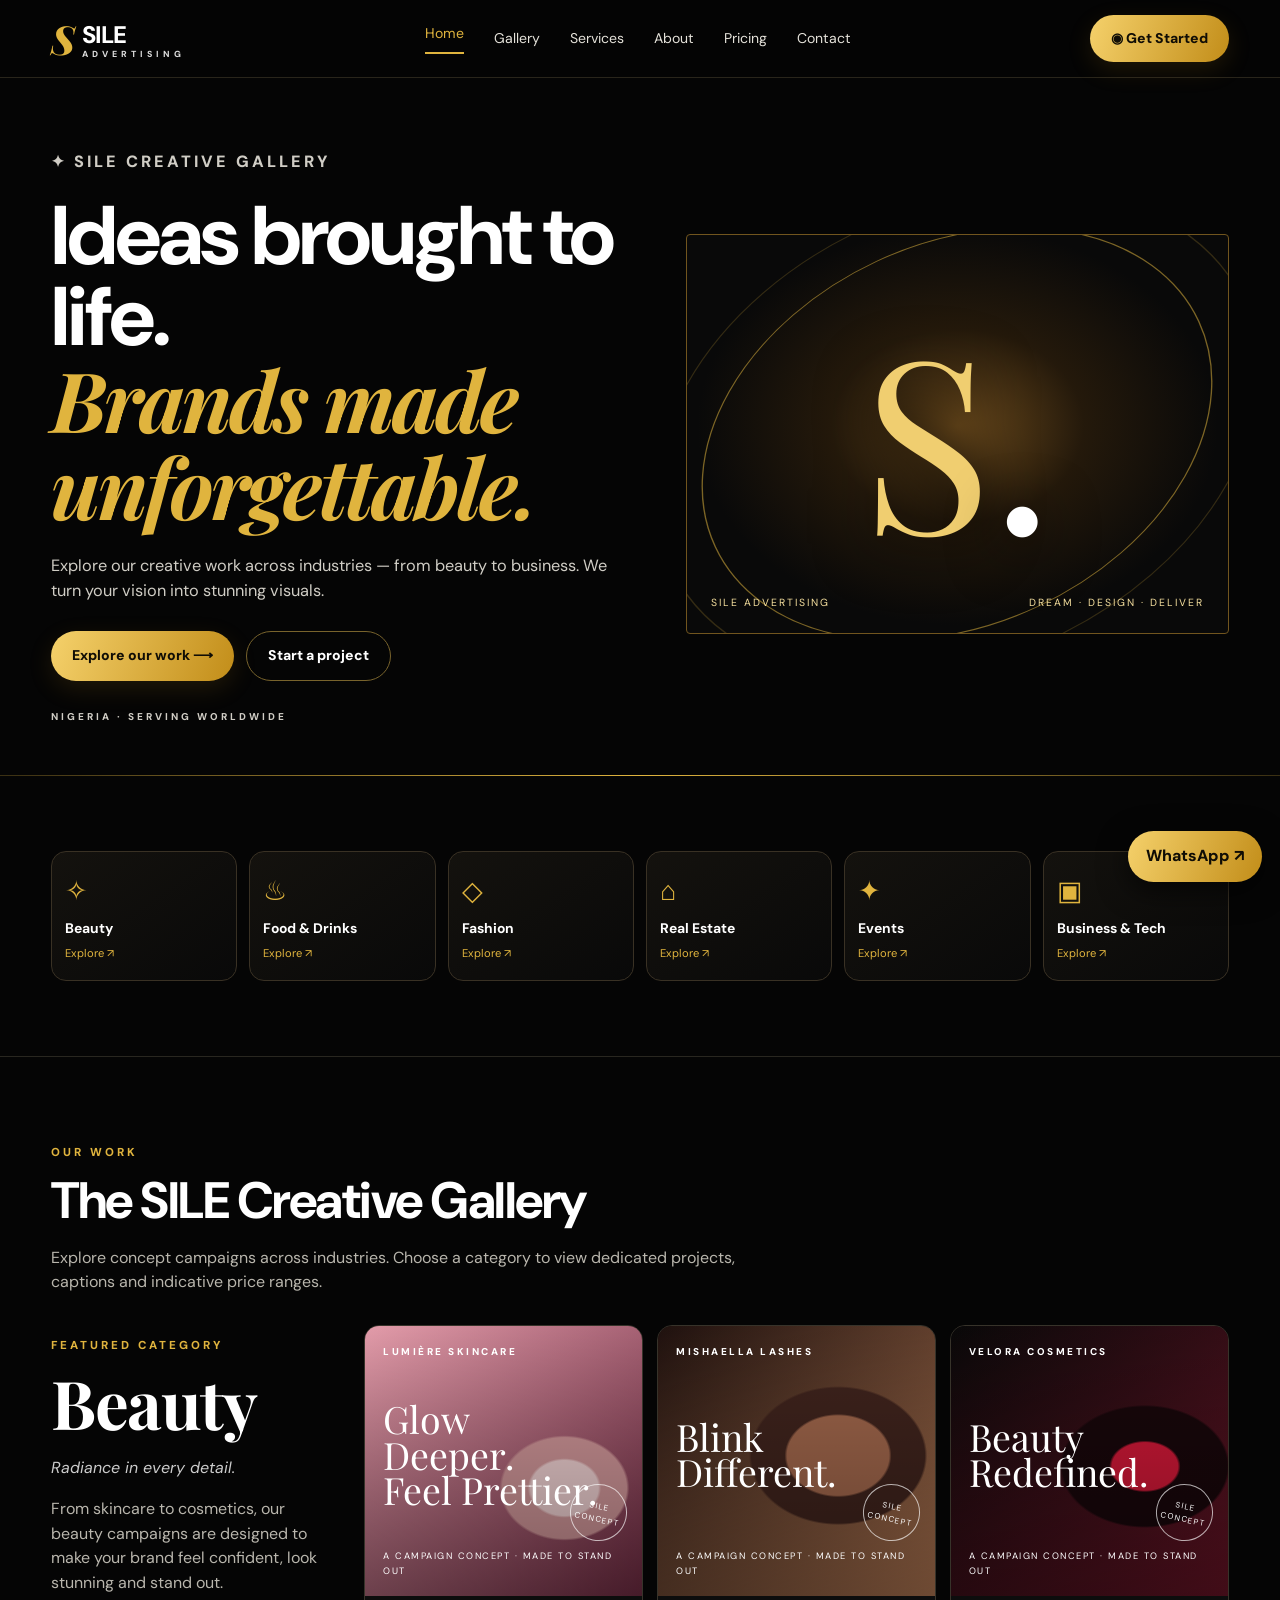
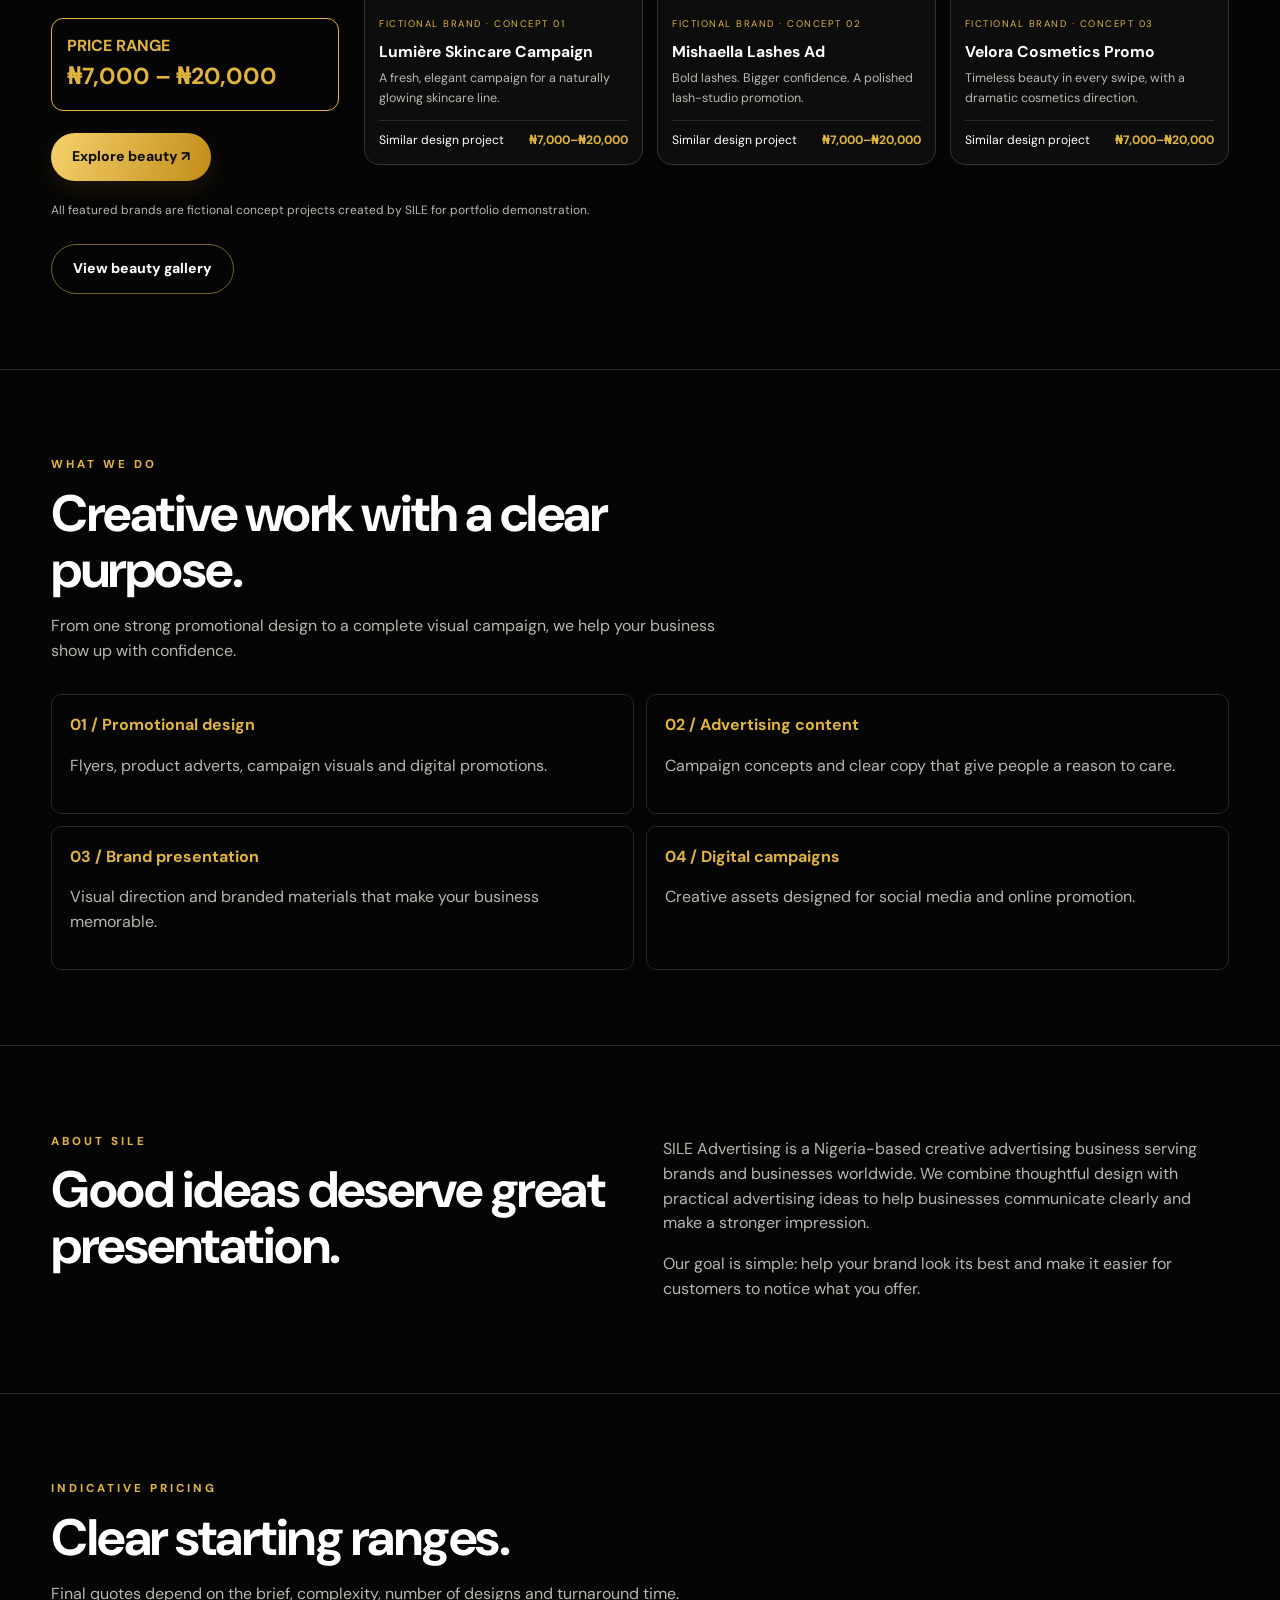
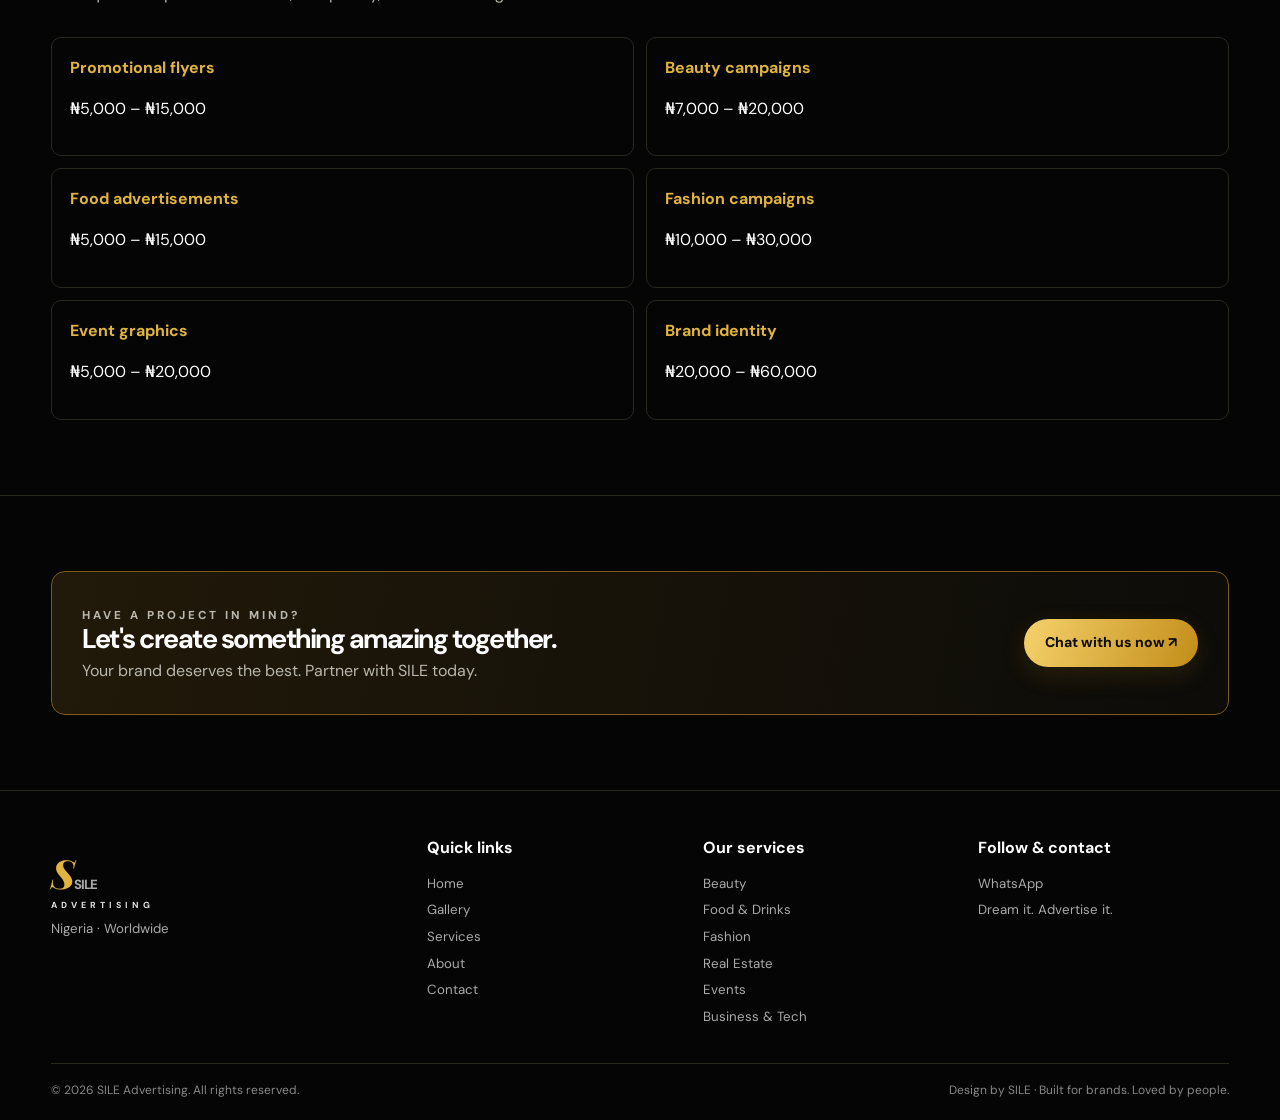
==== commit 67a94ec8: "Add files via upload" ====
--- a/index.html
+++ b/index.html
@@ -1 +1,9 @@
-<!doctype html><html lang="en"><head><meta charset="utf-8"><meta name="viewport" content="width=device-width,initial-scale=1"><meta name="description" content="SILE Advertising creates bold advertising designs and campaigns for brands in Nigeria and worldwide."><title>SILE Advertising | Ideas brought to life</title><link rel="stylesheet" href="styles.css"></head><body><header><div class="wrap nav"><a class="logo" href="index.html">SILE<small>ADVERTISING</small></a><nav class="links" id="navlinks"><a class="active" href="index.html">Home</a><a class="" href="index.html#gallery">Gallery</a><a class="" href="index.html#services">Services</a><a class="" href="index.html#about">About</a><a class="" href="index.html#contact">Contact</a></nav><a class="btn" href="https://wa.me/2348127817057?text=Hello%20SILE%20Advertising%2C%20I%27d%20like%20to%20discuss%20a%20project.">Get Started ↗</a><button class="menu" onclick="document.getElementById('navlinks').classList.toggle('open')">☰</button></div></header><main><div class="wrap"><section class="hero"><div><div class="eyebrow">SILE CREATIVE GALLERY</div><h1>Ideas brought to life.<br><em>Brands made unforgettable.</em></h1><p>Explore creative work across industries. From beauty to business, SILE turns brand ideas into visuals people remember.</p><a class="btn" href="#gallery">Explore our work →</a></div><div class="hero-art"><strong>SILE</strong><span>DREAM · DESIGN · DELIVER</span></div></section><section class="section" id="gallery"><div class="section-head"><div><div class="eyebrow">EXPLORE BY INDUSTRY</div><h2>Find your category.</h2><p class="muted">Choose a category to explore its own page and unique campaign concepts.</p></div></div><div class="category-grid"><a class="category" href="beauty.html"><span class="num">01 / CATEGORY</span><h3>Beauty</h3><p>Skincare, lashes and cosmetics.</p><span class="arrow">Explore ↗</span></a><a class="category" href="food.html"><span class="num">02 / CATEGORY</span><h3>Food & Drinks</h3><p>Restaurants, cafés and food brands.</p><span class="arrow">Explore ↗</span></a><a class="category" href="fashion.html"><span class="num">03 / CATEGORY</span><h3>Fashion</h3><p>Boutiques, labels and streetwear.</p><span class="arrow">Explore ↗</span></a><a class="category" href="real-estate.html"><span class="num">04 / CATEGORY</span><h3>Real Estate</h3><p>Property and development campaigns.</p><span class="arrow">Explore ↗</span></a><a class="category" href="events.html"><span class="num">05 / CATEGORY</span><h3>Events</h3><p>Parties, weddings and live shows.</p><span class="arrow">Explore ↗</span></a><a class="category" href="business-tech.html"><span class="num">06 / CATEGORY</span><h3>Business & Tech</h3><p>Startups, services and digital brands.</p><span class="arrow">Explore ↗</span></a></div></section><section class="section" id="services"><div class="eyebrow">WHAT WE DO</div><h2>Creative that moves business.</h2><div class="category-grid"><div class="category"><h3>Ad Design</h3><p>Flyers, posters, promotional graphics and social media creatives.</p></div><div class="category"><h3>Brand Promotion</h3><p>Campaign concepts and content that help brands get noticed.</p></div><div class="category"><h3>Custom Campaigns</h3><p>Creative direction and tailored advertising assets for your goals.</p></div></div></section><section class="section" id="about"><div class="eyebrow">ABOUT SILE</div><h2>Built for brands with ambition.</h2><p class="muted" style="max-width:700px">SILE Advertising is a Nigeria-based creative advertising business serving clients worldwide. We create advertising tools that help businesses present themselves clearly, professionally and memorably.</p></section><section class="cta" id="contact"><div><h2>Ready to make your brand stand out?</h2><p class="muted">Tell us what you're building. We'll help bring the idea to life.</p></div><a class="btn" href="https://wa.me/2348127817057?text=Hello%20SILE%20Advertising%2C%20I%27d%20like%20to%20start%20a%20project.">Chat on WhatsApp ↗</a></section></div></main><footer><div class="wrap foot"><div><b style="color:#d7b56d;letter-spacing:3px">SILE ADVERTISING</b><br><br>Nigeria · Serving worldwide</div><div>Dream it. Advertise it.<br>© 2026 SILE Advertising. All rights reserved.</div><div><a href="https://wa.me/2348127817057">WhatsApp: 08127817057</a></div></div></footer><script src="script.js"></script></body></html>+<!doctype html><html lang="en"><head><meta charset="utf-8"><meta name="viewport" content="width=device-width,initial-scale=1"><meta name="description" content="SILE Advertising creates bold, premium advertising visuals for beauty, food, fashion, real estate, events and businesses. Based in Nigeria, serving worldwide."><meta name="theme-color" content="#050505"><title>SILE Advertising | Ideas Brought to Life</title><link rel="stylesheet" href="styles.css"></head><body><header><div class="wrap nav"><a class="logo" href="index.html"><span class="logo-mark">S</span><span>SILE<small>ADVERTISING</small></span></a><button class="hamb" aria-label="Toggle menu" aria-expanded="false">☰</button><nav class="navlinks"><a class="active" href="index.html">Home</a><a href="#gallery">Gallery</a><a href="#services">Services</a><a href="#about">About</a><a href="#pricing">Pricing</a><a href="#contact">Contact</a></nav><a class="nav-cta" href="https://wa.me/2348127817057?text=Hello%20SILE%20Advertising">◉ Get Started</a></div></header><main>
+<section class="wrap hero"><div><p class="eyebrow">✦ SILE Creative Gallery</p><h1>Ideas brought to life.<br><em>Brands made unforgettable.</em></h1><p>Explore our creative work across industries — from beauty to business. We turn your vision into stunning visuals.</p><div class="hero-actions"><a class="btn" href="#gallery">Explore our work ⟶</a><a class="btn secondary" href="https://wa.me/2348127817057?text=Hello%20SILE%20Advertising%2C%20I%27d%20like%20to%20start%20a%20project.">Start a project</a></div><p class="eyebrow" style="margin-top:28px;font-size:.62rem">Nigeria · Serving worldwide</p></div><div class="hero-visual"><div class="hero-sigil">S<span style="color:white">.</span></div><div class="hero-caption"><span>SILE ADVERTISING</span><span>DREAM · DESIGN · DELIVER</span></div></div></section>
+<section class="section"><div class="wrap"><div class="category-grid"><a class="category" href="beauty.html"><span class="cat-icon">✧</span><strong>Beauty</strong><small>Explore ↗</small></a><a class="category" href="food.html"><span class="cat-icon">♨</span><strong>Food & Drinks</strong><small>Explore ↗</small></a><a class="category" href="fashion.html"><span class="cat-icon">◇</span><strong>Fashion</strong><small>Explore ↗</small></a><a class="category" href="real-estate.html"><span class="cat-icon">⌂</span><strong>Real Estate</strong><small>Explore ↗</small></a><a class="category" href="events.html"><span class="cat-icon">✦</span><strong>Events</strong><small>Explore ↗</small></a><a class="category" href="business-tech.html"><span class="cat-icon">▣</span><strong>Business & Tech</strong><small>Explore ↗</small></a></div></div></section>
+<section class="section" id="gallery"><div class="wrap"><div class="section-head"><p class="eyebrow">Our work</p><h2>The SILE Creative Gallery</h2><p class="muted">Explore concept campaigns across industries. Choose a category to view dedicated projects, captions and indicative price ranges.</p></div><div class="work-layout"><aside class="work-intro"><p class="eyebrow">Featured category</p><h2>Beauty</h2><p class="tagline">Radiance in every detail.</p><p class="muted">From skincare to cosmetics, our beauty campaigns are designed to make your brand feel confident, look stunning and stand out.</p><div class="pricebox">PRICE RANGE<strong>₦7,000 – ₦20,000</strong></div><a class="btn" href="beauty.html">Explore beauty ↗</a></aside><div class="work-grid"><article class="work-card"><div class="poster beauty1"><div class="poster-brand">LUMIÈRE SKINCARE</div><div class="poster-title">Glow Deeper.<br>Feel Prettier.</div><div class="poster-seal">SILE<br>CONCEPT</div><div class="poster-foot">A campaign concept · made to stand out</div></div><div class="card-copy"><span class="label">Fictional brand · concept 01</span><h3>Lumière Skincare Campaign</h3><p>A fresh, elegant campaign for a naturally glowing skincare line.</p><div class="card-price"><span>Similar design project</span><b>₦7,000–₦20,000</b></div></div></article><article class="work-card"><div class="poster beauty2"><div class="poster-brand">MISHAELLA LASHES</div><div class="poster-title">Blink<br>Different.</div><div class="poster-seal">SILE<br>CONCEPT</div><div class="poster-foot">A campaign concept · made to stand out</div></div><div class="card-copy"><span class="label">Fictional brand · concept 02</span><h3>Mishaella Lashes Ad</h3><p>Bold lashes. Bigger confidence. A polished lash-studio promotion.</p><div class="card-price"><span>Similar design project</span><b>₦7,000–₦20,000</b></div></div></article><article class="work-card"><div class="poster beauty3"><div class="poster-brand">VELORA COSMETICS</div><div class="poster-title">Beauty<br>Redefined.</div><div class="poster-seal">SILE<br>CONCEPT</div><div class="poster-foot">A campaign concept · made to stand out</div></div><div class="card-copy"><span class="label">Fictional brand · concept 03</span><h3>Velora Cosmetics Promo</h3><p>Timeless beauty in every swipe, with a dramatic cosmetics direction.</p><div class="card-price"><span>Similar design project</span><b>₦7,000–₦20,000</b></div></div></article></div></div><p class="muted" style="font-size:.75rem;margin-top:20px">All featured brands are fictional concept projects created by SILE for portfolio demonstration.</p><div style="margin-top:25px"><a class="btn secondary" href="beauty.html">View beauty gallery</a></div></div></section>
+<section class="section" id="services"><div class="wrap"><div class="section-head"><p class="eyebrow">What we do</p><h2>Creative work with a clear purpose.</h2><p class="muted">From one strong promotional design to a complete visual campaign, we help your business show up with confidence.</p></div><div class="feature-list"><div class="feature"><b>01 / Promotional design</b><p class="muted">Flyers, product adverts, campaign visuals and digital promotions.</p></div><div class="feature"><b>02 / Advertising content</b><p class="muted">Campaign concepts and clear copy that give people a reason to care.</p></div><div class="feature"><b>03 / Brand presentation</b><p class="muted">Visual direction and branded materials that make your business memorable.</p></div><div class="feature"><b>04 / Digital campaigns</b><p class="muted">Creative assets designed for social media and online promotion.</p></div></div></div></section>
+<section class="section" id="about"><div class="wrap about-grid"><div><p class="eyebrow">About SILE</p><h2>Good ideas deserve great presentation.</h2></div><div><p class="muted">SILE Advertising is a Nigeria-based creative advertising business serving brands and businesses worldwide. We combine thoughtful design with practical advertising ideas to help businesses communicate clearly and make a stronger impression.</p><p class="muted">Our goal is simple: help your brand look its best and make it easier for customers to notice what you offer.</p></div></div></section>
+<section class="section" id="pricing"><div class="wrap"><div class="section-head"><p class="eyebrow">Indicative pricing</p><h2>Clear starting ranges.</h2><p class="muted">Final quotes depend on the brief, complexity, number of designs and turnaround time.</p></div><div class="feature-list"><div class="feature"><b>Promotional flyers</b><p>₦5,000 – ₦15,000</p></div><div class="feature"><b>Beauty campaigns</b><p>₦7,000 – ₦20,000</p></div><div class="feature"><b>Food advertisements</b><p>₦5,000 – ₦15,000</p></div><div class="feature"><b>Fashion campaigns</b><p>₦10,000 – ₦30,000</p></div><div class="feature"><b>Event graphics</b><p>₦5,000 – ₦20,000</p></div><div class="feature"><b>Brand identity</b><p>₦20,000 – ₦60,000</p></div></div></div></section>
+<section class="section" id="contact"><div class="wrap"><div class="cta-band"><div><p class="eyebrow">Have a project in mind?</p><h2>Let's create something amazing together.</h2><p>Your brand deserves the best. Partner with SILE today.</p></div><a class="btn" href="https://wa.me/2348127817057?text=Hello%20SILE%20Advertising%2C%20I%27d%20like%20a%20quote%20for%20a%20creative%20project.">Chat with us now ↗</a></div></div></section>
+</main><footer><div class="wrap"><div class="footer-grid"><div><a class="logo" href="index.html"><span class="logo-mark">S</span><span>SILE<small>ADVERTISING</small></span></a><p>Nigeria · Worldwide</p></div><div><h4>Quick links</h4><a href="index.html">Home</a><a href="#gallery">Gallery</a><a href="#services">Services</a><a href="#about">About</a><a href="#contact">Contact</a></div><div><h4>Our services</h4><a href="beauty.html">Beauty</a><a href="food.html">Food & Drinks</a><a href="fashion.html">Fashion</a><a href="real-estate.html">Real Estate</a><a href="events.html">Events</a><a href="business-tech.html">Business & Tech</a></div><div><h4>Follow & contact</h4><a href="https://wa.me/2348127817057">WhatsApp</a><p>Dream it. Advertise it.</p></div></div><div class="copyright"><span>© <span data-year></span> SILE Advertising. All rights reserved.</span><span>Design by SILE · Built for brands. Loved by people.</span></div></div></footer><a class="wa-float" href="https://wa.me/2348127817057?text=Hello%20SILE%20Advertising">WhatsApp ↗</a><script src="script.js"></script></body></html>
--- a/styles.css
+++ b/styles.css
@@ -1,18 +1,16 @@
-
-@import url('https://fonts.googleapis.com/css2?family=DM+Sans:wght@400;500;600;700&family=Playfair+Display:wght@600;700&display=swap');
-:root{--gold:#d7b56d;--bg:#080808;--panel:#121212;--muted:#aaa;--white:#f8f6f0}
-*{box-sizing:border-box}html{scroll-behavior:smooth}body{margin:0;background:var(--bg);color:var(--white);font-family:'DM Sans',Arial,sans-serif}a{color:inherit;text-decoration:none}.wrap{width:min(1160px,92%);margin:auto}
-header{position:sticky;top:0;z-index:20;background:#080808ed;border-bottom:1px solid #28231a;backdrop-filter:blur(14px)}
-.nav{height:76px;display:flex;align-items:center;justify-content:space-between;gap:20px}.logo{font-weight:800;letter-spacing:3px;font-size:22px}.logo small{display:block;color:var(--gold);font-size:9px;letter-spacing:5px;margin-top:2px}.links{display:flex;gap:25px;color:#d2d0ca;font-size:13px}.links a:hover,.links .active{color:var(--gold)}.btn{display:inline-flex;align-items:center;justify-content:center;background:var(--gold);color:#15110a;padding:13px 20px;border-radius:4px;font-weight:700;font-size:13px;border:0}.btn.outline{background:transparent;color:var(--gold);border:1px solid #806a3f}.menu{display:none;background:none;color:white;border:1px solid #444;padding:8px}
-.hero{padding:86px 0 70px;display:grid;grid-template-columns:1.05fr .95fr;gap:55px;align-items:center;min-height:510px}.eyebrow{color:var(--gold);font-size:11px;letter-spacing:4px;text-transform:uppercase}.hero h1{font-family:'Playfair Display',serif;font-size:clamp(43px,6vw,76px);line-height:1.03;margin:20px 0}.hero h1 em{color:var(--gold);font-style:normal}.hero p{color:#b8b5ae;line-height:1.8;max-width:520px}.hero-art{min-height:360px;border:1px solid #54452b;border-radius:8px;background:radial-gradient(ellipse at 70% 25%,#72562b 0,transparent 35%),linear-gradient(140deg,#252018,#090909 65%);display:flex;align-items:center;justify-content:center;position:relative;overflow:hidden}.hero-art:before{content:"";position:absolute;width:280px;height:280px;border:1px solid #b99754;border-radius:50%;box-shadow:0 0 80px #a77d3029}.hero-art strong{font-family:'Playfair Display';font-size:clamp(48px,7vw,90px);color:#e5c985;z-index:1;text-shadow:0 10px 40px #000}.hero-art span{position:absolute;bottom:30px;letter-spacing:5px;font-size:10px;color:#ddd}
-.section{padding:64px 0}.section-head{display:flex;justify-content:space-between;align-items:end;gap:20px;margin-bottom:28px}.section h2{font:600 clamp(30px,4vw,46px) 'Playfair Display';margin:9px 0}.muted{color:var(--muted);line-height:1.7}.category-grid{display:grid;grid-template-columns:repeat(3,1fr);gap:16px}.category{padding:25px;background:linear-gradient(145deg,#171717,#0d0d0d);border:1px solid #302a1e;border-radius:7px;transition:.2s}.category:hover{transform:translateY(-4px);border-color:var(--gold)}.category .num{color:var(--gold);font-size:11px;letter-spacing:2px}.category h3{font:600 24px 'Playfair Display';margin:18px 0 8px}.category p{color:#aaa;font-size:13px;line-height:1.6}.arrow{color:var(--gold);font-size:20px}
-.work-grid{display:grid;grid-template-columns:repeat(3,1fr);gap:22px}.work-card{background:#111;border:1px solid #29251e;border-radius:7px;overflow:hidden}.poster{height:330px;padding:22px;position:relative;overflow:hidden;display:flex;flex-direction:column;justify-content:space-between;color:#17130e}.poster .brand{font-size:11px;letter-spacing:4px;font-weight:800}.poster h3{font:700 37px 'Playfair Display';line-height:1.02;margin:12px 0}.poster p{font-size:11px;letter-spacing:1px;max-width:180px;line-height:1.6}.poster .product{align-self:flex-end;font-size:60px;filter:drop-shadow(0 12px 10px #0005)}.poster .fine{font-size:9px;letter-spacing:2px}.poster.beauty1{background:radial-gradient(circle at 70% 52%,#f8d7d1 0 13%,transparent 14%),linear-gradient(135deg,#f6b5b8,#f8e9df)}.poster.beauty2{background:linear-gradient(145deg,#171116,#51283d);color:#ffe7ed}.poster.beauty3{background:linear-gradient(135deg,#f2d8b5,#a34b36);color:#29130e}
-.poster.food1{background:radial-gradient(circle at 72% 55%,#f8b64e 0 20%,#a64019 21% 29%,transparent 30%),linear-gradient(140deg,#32190d,#d66b24);color:#fff1d7}.poster.food2{background:linear-gradient(145deg,#e8e0c5,#7d9a62);color:#1b2817}.poster.food3{background:radial-gradient(circle at 70% 60%,#f7dca4 0 22%,transparent 23%),linear-gradient(140deg,#47291d,#17100c);color:#fff0d2}
-.poster.fashion1{background:linear-gradient(130deg,#d8c8b8,#725a4e);color:#211713}.poster.fashion2{background:linear-gradient(145deg,#161616,#4b4b4b);color:#f5eee3}.poster.fashion3{background:linear-gradient(130deg,#e8c7ce,#8c4b60);color:#311b24}
-.poster.real1{background:linear-gradient(140deg,#d5c5a5,#546b66);color:#132522}.poster.real2{background:linear-gradient(140deg,#d7d8d1,#778b9b);color:#17232a}.poster.real3{background:linear-gradient(140deg,#302c29,#b48a54);color:#fff0d4}
-.poster.events1{background:radial-gradient(circle at 50% 45%,#f6d78d,#a65c7a 30%,#25152d 70%);color:#fff4dc}.poster.events2{background:linear-gradient(145deg,#101c30,#4e7c87);color:#f5e9d2}.poster.events3{background:linear-gradient(145deg,#f3d5a8,#a34e38);color:#321b13}
-.poster.tech1{background:radial-gradient(circle at 70% 55%,#42d9ce,#193d55 28%,#101322 70%);color:#e5fffb}.poster.tech2{background:linear-gradient(145deg,#d6d8e7,#7886a8);color:#171b2b}.poster.tech3{background:linear-gradient(145deg,#151515,#66502c);color:#fff0c8}
-.card-info{padding:17px}.card-info h4{margin:0 0 7px;font-size:16px}.card-info p{margin:0;color:#aaa;font-size:12px;line-height:1.6}.tag{display:inline-block;margin-top:12px;color:var(--gold);font-size:11px;letter-spacing:1px}
-.cta{margin:45px 0 75px;padding:36px;border:1px solid #66512c;border-radius:8px;background:linear-gradient(100deg,#17130d,#111);display:flex;justify-content:space-between;align-items:center;gap:25px}.cta h2{font:600 30px 'Playfair Display';margin:0 0 8px}.pricebox{border:1px solid #6b5734;padding:18px;margin:22px 0;display:inline-block;color:var(--gold)}footer{border-top:1px solid #29251e;padding:35px 0;color:#aaa;font-size:12px}.foot{display:flex;justify-content:space-between;gap:20px;flex-wrap:wrap}
-@media(max-width:760px){.links{display:none;position:absolute;top:76px;left:0;right:0;background:#090909;padding:22px;flex-direction:column}.links.open{display:flex}.menu{display:block}.nav>.btn{display:none}.hero{grid-template-columns:1fr;padding:55px 0}.hero-art{min-height:260px}.category-grid,.work-grid{grid-template-columns:1fr 1fr}.poster{height:280px}.cta{align-items:flex-start;flex-direction:column}.section-head{align-items:flex-start;flex-direction:column}}
-@media(max-width:480px){.category-grid,.work-grid{grid-template-columns:1fr}.poster{height:340px}.hero h1{font-size:46px}}
+@import url('https://fonts.googleapis.com/css2?family=DM+Sans:wght@400;500;600;700;800&family=Playfair+Display:ital,wght@0,600;0,700;1,600;1,700&display=swap');
+:root{--bg:#050505;--panel:#101010;--gold:#e0b43e;--gold2:#f4d477;--white:#fff;--muted:#b9b6ad;--line:#292720}
+*{box-sizing:border-box}html{scroll-behavior:smooth}body{margin:0;background:var(--bg);color:var(--white);font-family:'DM Sans',Arial,sans-serif;line-height:1.55}a{color:inherit;text-decoration:none}img{max-width:100%;display:block}.wrap{width:min(1180px,92%);margin:auto}
+header{height:78px;position:sticky;top:0;z-index:50;background:#050505ed;backdrop-filter:blur(14px);border-bottom:1px solid #29251b}.nav{height:100%;display:flex;align-items:center;justify-content:space-between;gap:25px}.logo{font-size:1.5rem;font-weight:800;letter-spacing:-1px;display:flex;align-items:center;gap:8px}.logo-mark{font-family:'Playfair Display',serif;color:var(--gold);font-size:2.5rem;font-style:italic}.logo small{display:block;font-size:.55rem;letter-spacing:4px;color:#ddd;margin-top:-5px}.navlinks{display:flex;align-items:center;gap:30px}.navlinks a{font-size:.88rem;color:#e5e2da}.navlinks a:hover,.navlinks a.active{color:var(--gold)}.navlinks a.active{border-bottom:2px solid var(--gold);padding-bottom:8px}.nav-cta,.btn{display:inline-flex;align-items:center;justify-content:center;gap:9px;background:linear-gradient(110deg,#f5d16b,#c28d19);color:#100d05;border:0;border-radius:40px;padding:13px 21px;font-weight:800;font-size:.88rem;box-shadow:0 8px 25px #c28d1925}.hamb{display:none;background:none;border:0;color:white;font-size:1.7rem}
+.hero{min-height:540px;display:grid;grid-template-columns:1.05fr .95fr;align-items:center;gap:35px;padding:55px 0 42px;position:relative}.hero:after{content:"";position:absolute;left:-20vw;right:-20vw;bottom:0;height:1px;background:linear-gradient(90deg,transparent,var(--gold),transparent)}.eyebrow{color:var(--gold);font-size:.72rem;font-weight:800;letter-spacing:3px;text-transform:uppercase}.hero h1{font-size:clamp(3rem,6.5vw,6rem);line-height:.98;letter-spacing:-3px;margin:20px 0}.hero h1 em{font-family:'Playfair Display',serif;color:var(--gold);font-weight:700}.hero p{max-width:560px;color:#d0cdc5;font-size:1.02rem}.hero-actions{display:flex;gap:12px;flex-wrap:wrap;margin-top:28px}.btn.secondary{background:transparent;color:white;border:1px solid #78632c;box-shadow:none}.hero-visual{min-height:400px;position:relative;display:grid;place-items:center;overflow:hidden;background:radial-gradient(ellipse at 50% 48%,#6b4a1c 0,#24190b 33%,#090909 68%);border:1px solid #71551e;border-radius:4px}.hero-visual:before,.hero-visual:after{content:"";position:absolute;width:380px;height:380px;border:1px solid #e0b43e88;border-radius:50%;transform:rotate(-25deg) scaleX(1.4)}.hero-visual:after{width:450px;height:450px;border-color:#e0b43e33}.hero-sigil{font-family:'Playfair Display',serif;font-size:15rem;color:#f0ce70;text-shadow:0 10px 60px #000;z-index:1}.hero-caption{position:absolute;bottom:22px;left:24px;right:24px;display:flex;justify-content:space-between;font-size:.65rem;letter-spacing:2px;color:#f5df9e;z-index:2}.section{padding:75px 0;border-bottom:1px solid var(--line)}.section-head{max-width:700px;margin-bottom:30px}.section h2{font-size:clamp(2rem,4vw,3.4rem);letter-spacing:-1.5px;line-height:1.1;margin:10px 0}.muted{color:var(--muted)}.category-grid{display:grid;grid-template-columns:repeat(6,1fr);gap:12px}.category{min-height:130px;padding:18px 13px;border:1px solid #393124;border-radius:15px;background:linear-gradient(145deg,#14120e,#090909);display:flex;flex-direction:column;justify-content:space-between;transition:.25s}.category:hover{border-color:var(--gold);transform:translateY(-4px);background:linear-gradient(145deg,#29200d,#090909)}.cat-icon{font-size:1.7rem;color:var(--gold)}.category strong{font-size:.87rem}.category small{color:var(--gold);font-size:.7rem}.work-layout{display:grid;grid-template-columns:.75fr 2.25fr;gap:25px;align-items:start}.work-intro h2{font-family:'Playfair Display',serif;font-size:4.2rem;margin:0}.work-intro .tagline{font-style:italic;color:#ccc}.pricebox{border:1px solid var(--gold);padding:15px;border-radius:12px;margin:22px 0;color:var(--gold);font-weight:700}.pricebox strong{display:block;font-size:1.45rem}.work-grid{display:grid;grid-template-columns:repeat(3,1fr);gap:14px}.work-card{border:1px solid #37332a;border-radius:15px;overflow:hidden;background:#0d0d0d;transition:.25s}.work-card:hover{transform:translateY(-5px);border-color:#b68c2d}.poster{height:270px;padding:18px;position:relative;overflow:hidden;display:flex;flex-direction:column;justify-content:space-between;color:#fff}.poster:after{content:"";position:absolute;inset:0;background:linear-gradient(180deg,#0001,#0006);pointer-events:none}.poster>*{position:relative;z-index:1}.poster-brand{font-size:.62rem;letter-spacing:2.5px;font-weight:800}.poster-title{font-family:'Playfair Display',serif;font-size:2.35rem;line-height:.95;max-width:220px}.poster-foot{font-size:.58rem;letter-spacing:1.5px;text-transform:uppercase}.poster-seal{position:absolute;right:15px;bottom:55px;border:1px solid #ffffffa8;border-radius:50%;width:57px;height:57px;display:grid;place-items:center;text-align:center;font-size:.5rem;letter-spacing:1px;transform:rotate(12deg)}
+.beauty1{background:radial-gradient(ellipse at 72% 60%,#f6d6d7 0 12%,#d69a9d 13% 22%,transparent 23%),linear-gradient(135deg,#f3a7b6,#742d45)}.beauty2{background:radial-gradient(ellipse at 65% 48%,#a66a4e 0 20%,#42251e 21% 34%,transparent 35%),linear-gradient(140deg,#21120f,#b77b55)}.beauty3{background:radial-gradient(ellipse at 70% 52%,#d71939 0 12%,#19070b 13% 30%,transparent 31%),linear-gradient(140deg,#090909,#6c1427)}
+.food1{background:radial-gradient(circle at 68% 55%,#e8a33d 0 16%,#8b3c12 17% 27%,transparent 28%),linear-gradient(140deg,#2a160c,#a4511b)}.food2{background:radial-gradient(ellipse at 65% 55%,#f1d17a 0 17%,#8b4820 18% 28%,transparent 29%),linear-gradient(140deg,#19100a,#73401e)}.food3{background:radial-gradient(ellipse at 70% 52%,#a6c87c 0 15%,#47734a 16% 27%,transparent 28%),linear-gradient(140deg,#0c2119,#315d42)}
+.fashion1{background:linear-gradient(130deg,#211a20,#a58b82 52%,#171214)}.fashion2{background:linear-gradient(130deg,#1c1c1c,#a48b68 52%,#27211c)}.fashion3{background:linear-gradient(130deg,#1c1c22,#414c66 52%,#090a0e)}
+.property1{background:linear-gradient(130deg,#13231d,#7b947d 52%,#101612)}.property2{background:linear-gradient(130deg,#252b30,#b0a18a 52%,#101010)}.property3{background:linear-gradient(130deg,#1b2528,#697d85 52%,#111)}
+.events1{background:radial-gradient(circle at 70% 35%,#d7b35a,#402a0d 45%,#090909)}.events2{background:linear-gradient(130deg,#2a111c,#a44d65 55%,#100c11)}.events3{background:radial-gradient(circle at 65% 40%,#d2a04d,#4a1e28 45%,#080808)}
+.tech1{background:radial-gradient(circle at 70% 40%,#7398b8,#19283d 45%,#070b12)}.tech2{background:linear-gradient(130deg,#101b27,#637b8e 52%,#080b10)}.tech3{background:radial-gradient(circle at 65% 50%,#c2a64e,#26313c 40%,#090a0c)}
+.card-copy{padding:14px}.card-copy .label{font-size:.6rem;color:var(--gold);letter-spacing:1.5px;text-transform:uppercase}.card-copy h3{font-size:.98rem;margin:5px 0}.card-copy p{font-size:.78rem;color:var(--muted);margin:0}.card-price{display:flex;justify-content:space-between;align-items:center;border-top:1px solid #302b20;margin-top:12px;padding-top:10px;font-size:.76rem}.card-price b{color:var(--gold)}
+.about-grid{display:grid;grid-template-columns:1fr 1fr;gap:45px}.feature-list{display:grid;grid-template-columns:1fr 1fr;gap:12px}.feature{border:1px solid var(--line);padding:18px;border-radius:10px}.feature b{color:var(--gold)}.cta-band{padding:30px;border:1px solid #7b5c1b;border-radius:14px;background:linear-gradient(100deg,#211909,#0d0c09);display:flex;justify-content:space-between;align-items:center;gap:20px}.cta-band h2{font-size:1.7rem;margin:0}.cta-band p{margin:5px 0 0;color:var(--muted)}footer{padding:45px 0 20px}.footer-grid{display:grid;grid-template-columns:1.4fr 1fr 1fr 1fr;gap:25px;padding-bottom:30px}.footer-grid h4{margin:0 0 13px}.footer-grid a,.footer-grid p{display:block;color:#aaa;font-size:.83rem;margin:6px 0}.copyright{border-top:1px solid var(--line);padding-top:17px;color:#888;font-size:.75rem;display:flex;justify-content:space-between;gap:15px}.wa-float{position:fixed;right:18px;bottom:18px;z-index:40;background:linear-gradient(110deg,#f5d16b,#c28d19);color:#100d05;border-radius:50px;padding:13px 18px;font-weight:800;box-shadow:0 8px 30px #000a}
+.subhero{padding:55px 0 20px}.back{color:var(--gold);font-size:.85rem}.subhero h1{font-size:clamp(2.8rem,6vw,5rem);line-height:1;margin:18px 0 10px}.subhero p{max-width:700px;color:var(--muted)}.portfolio-grid{display:grid;grid-template-columns:repeat(3,1fr);gap:18px;padding:20px 0 55px}.disclaimer{font-size:.74rem;color:#888;margin:0 0 45px}.page-cta{margin:0 0 65px}
+@media(max-width:900px){.category-grid{grid-template-columns:repeat(3,1fr)}.work-layout{grid-template-columns:1fr}.work-intro{max-width:650px}.work-intro h2{font-size:3rem}.hero{grid-template-columns:1fr}.hero-visual{min-height:300px}.hero-sigil{font-size:11rem}.footer-grid{grid-template-columns:1fr 1fr}}
+@media(max-width:600px){header{height:68px}.hamb{display:block}.navlinks{display:none;position:absolute;top:68px;left:0;right:0;padding:20px 5%;background:#090909;flex-direction:column;align-items:flex-start;border-bottom:1px solid var(--line)}.navlinks.open{display:flex}.nav-cta{display:none}.hero{padding-top:40px}.hero h1{letter-spacing:-1.8px}.category-grid{grid-template-columns:repeat(2,1fr)}.work-grid,.portfolio-grid{grid-template-columns:1fr}.poster{height:330px}.about-grid{grid-template-columns:1fr;gap:25px}.cta-band{align-items:flex-start;flex-direction:column}.footer-grid{grid-template-columns:1fr 1fr}.copyright{flex-direction:column}.work-intro h2{font-size:3.4rem}}
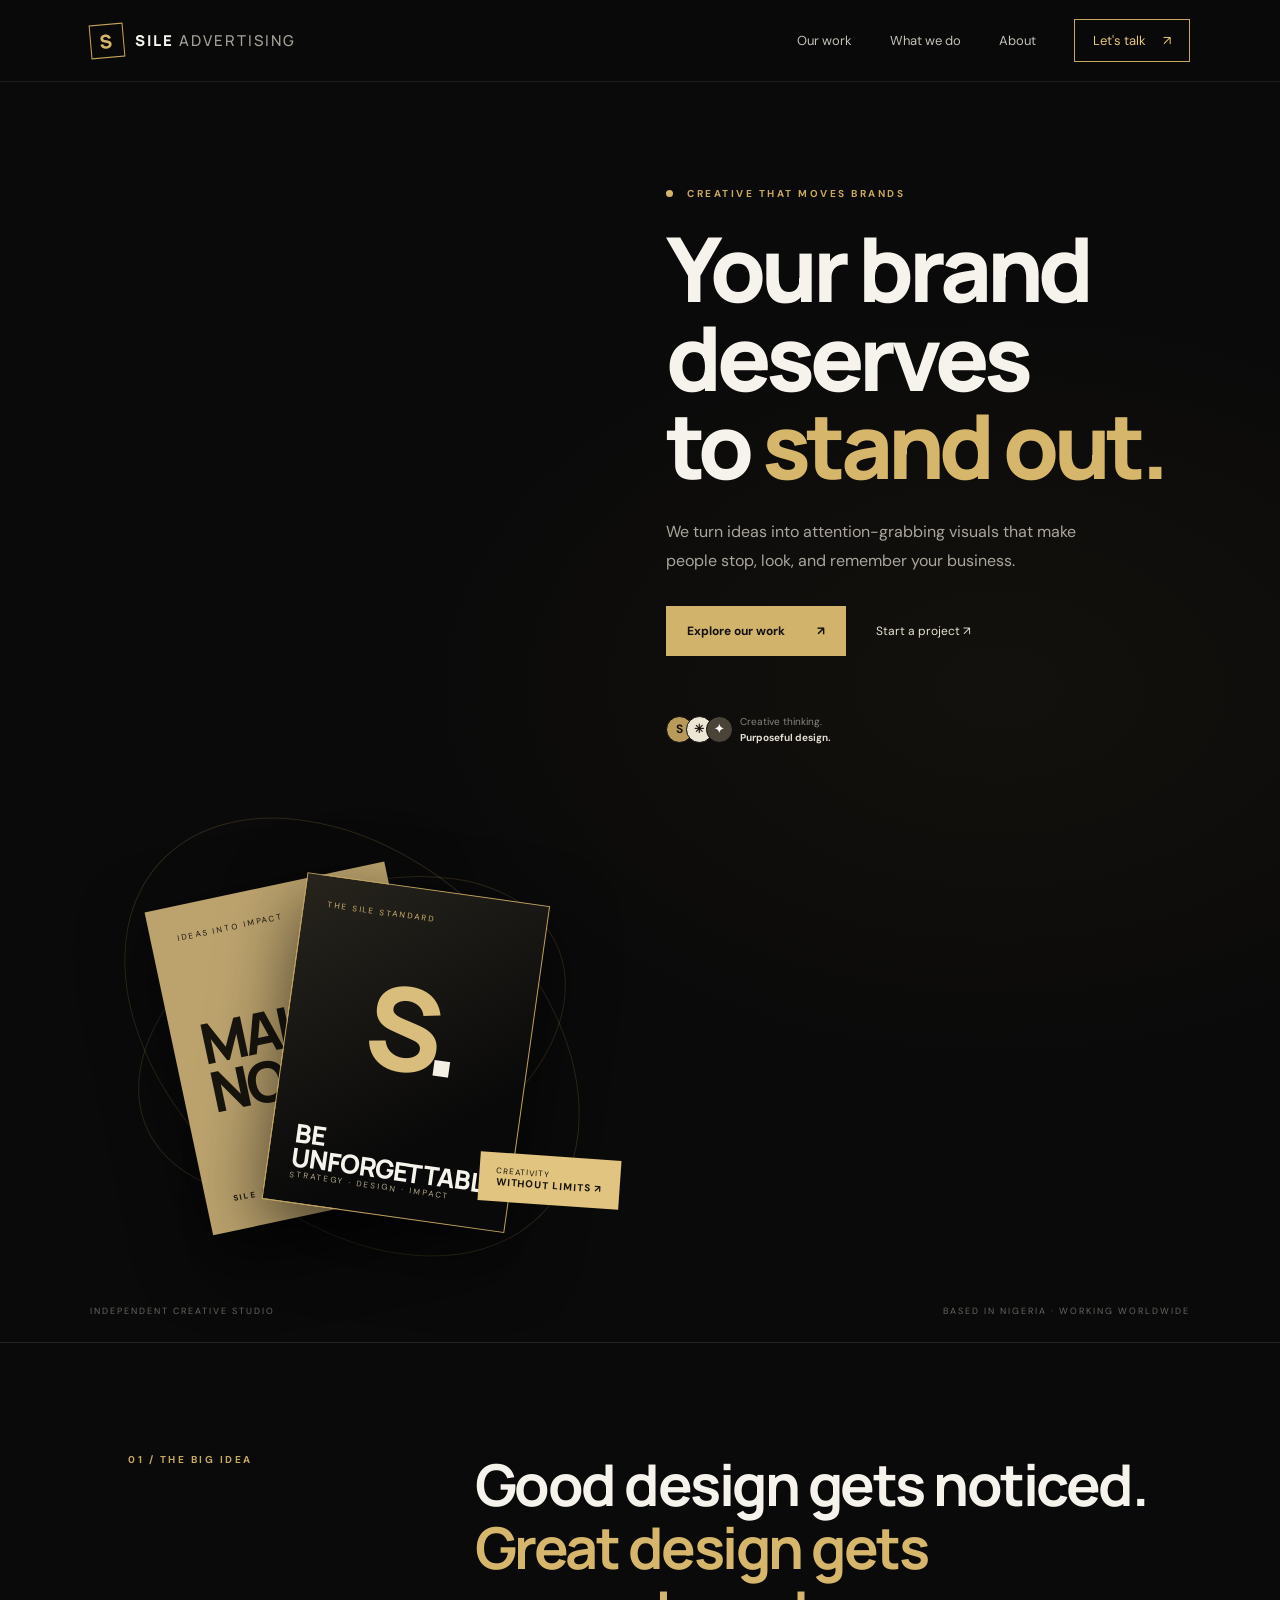
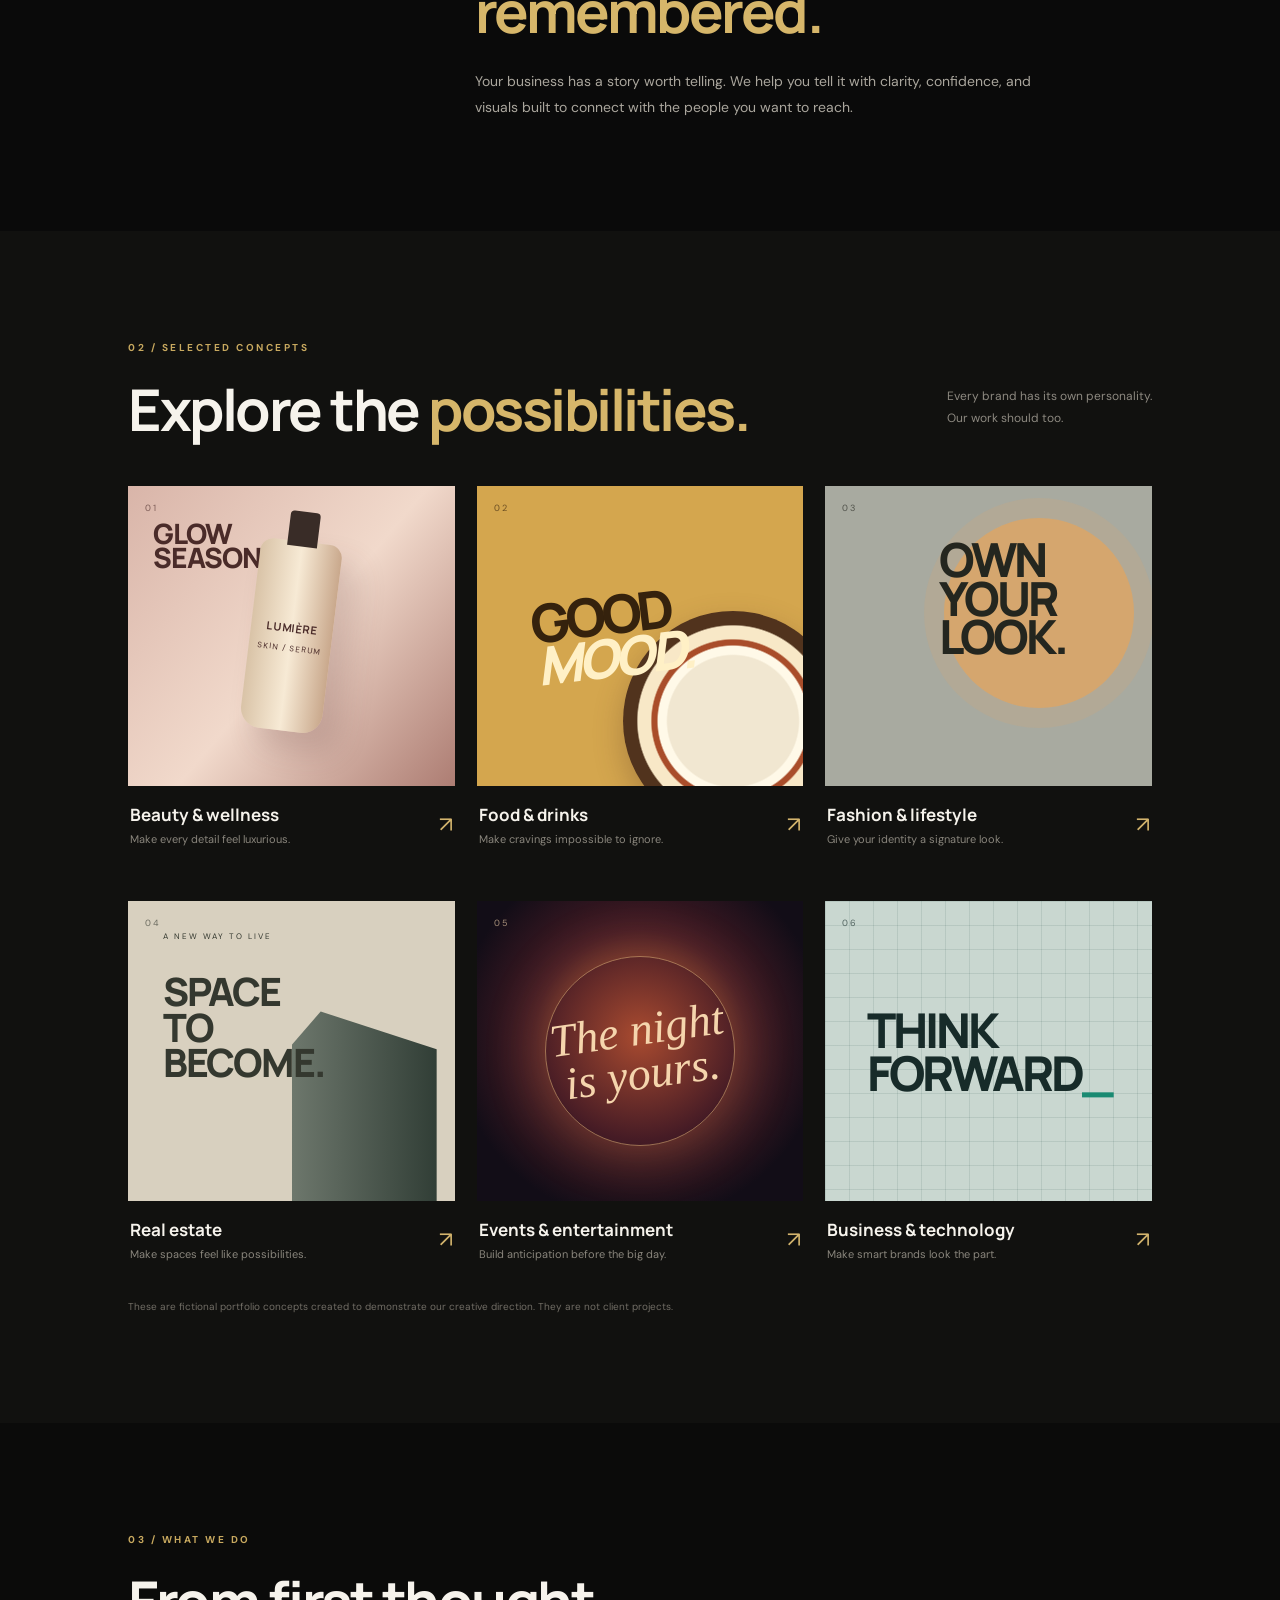
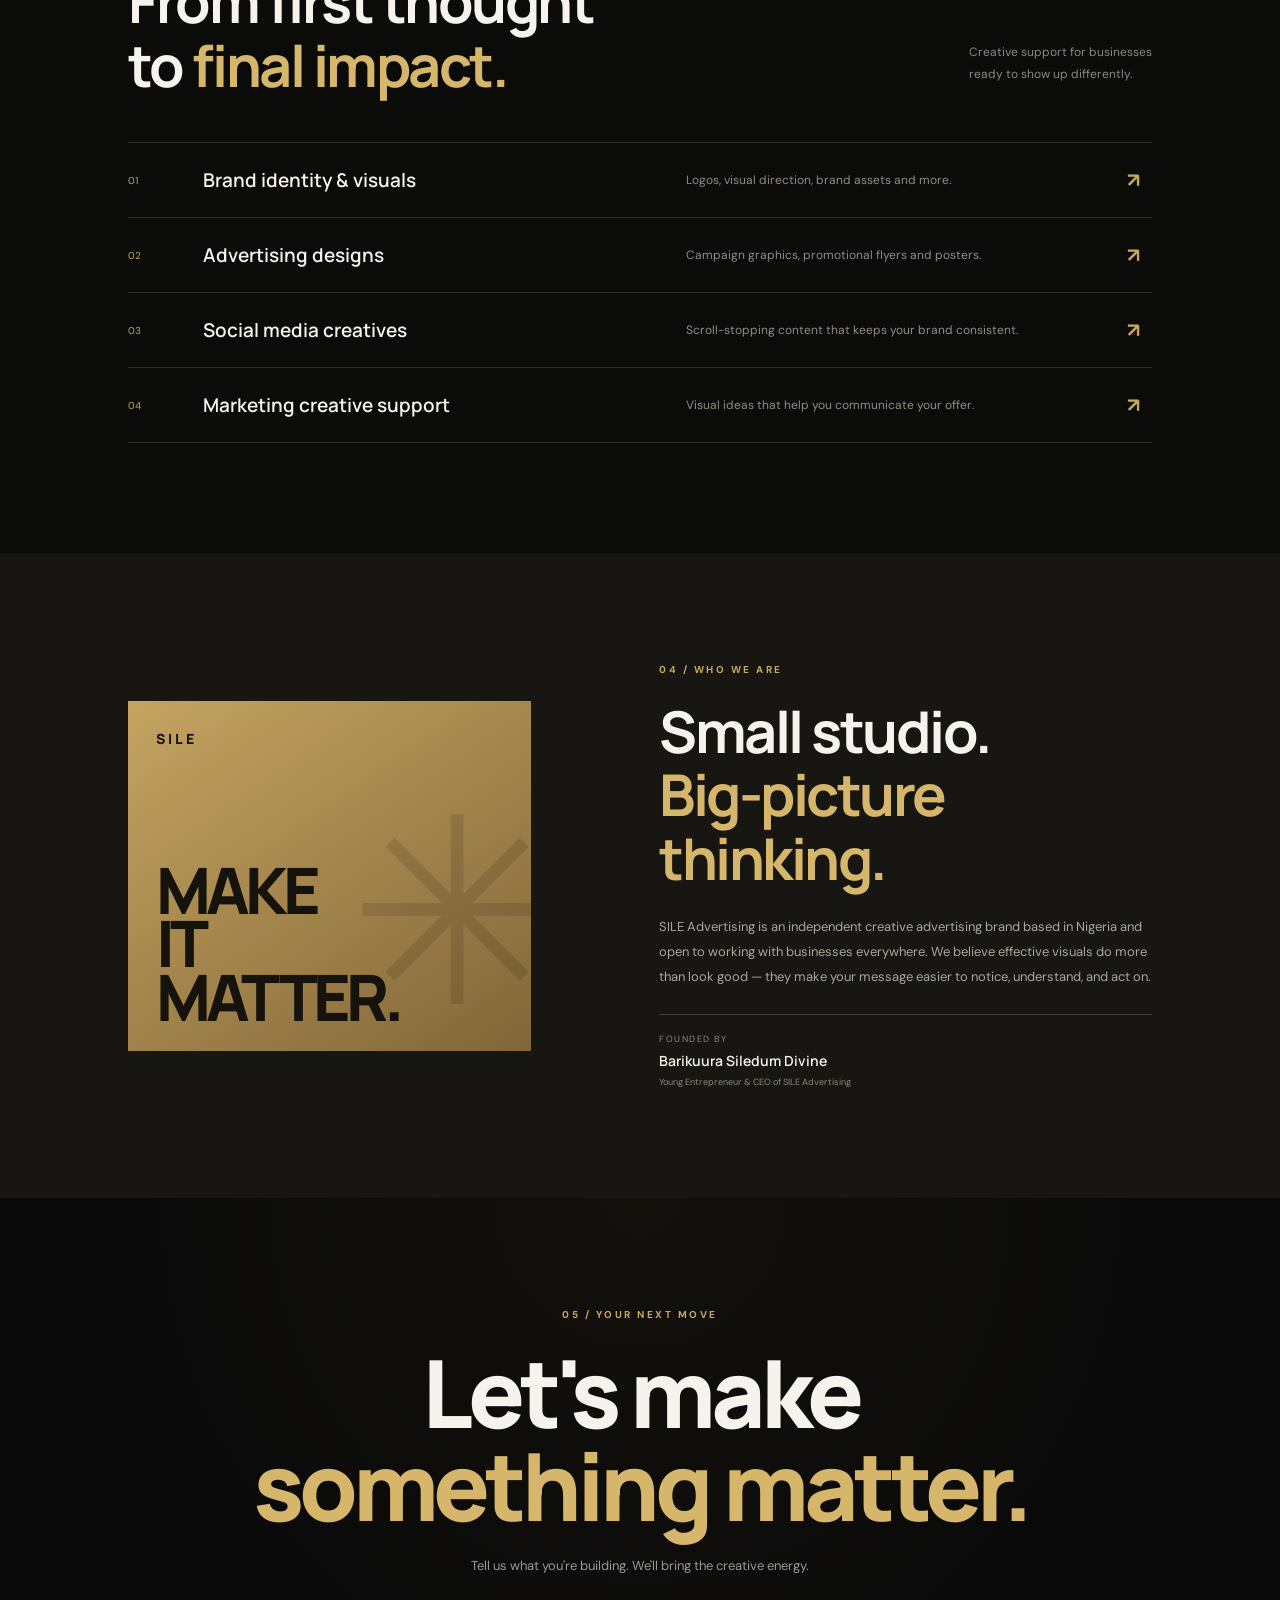
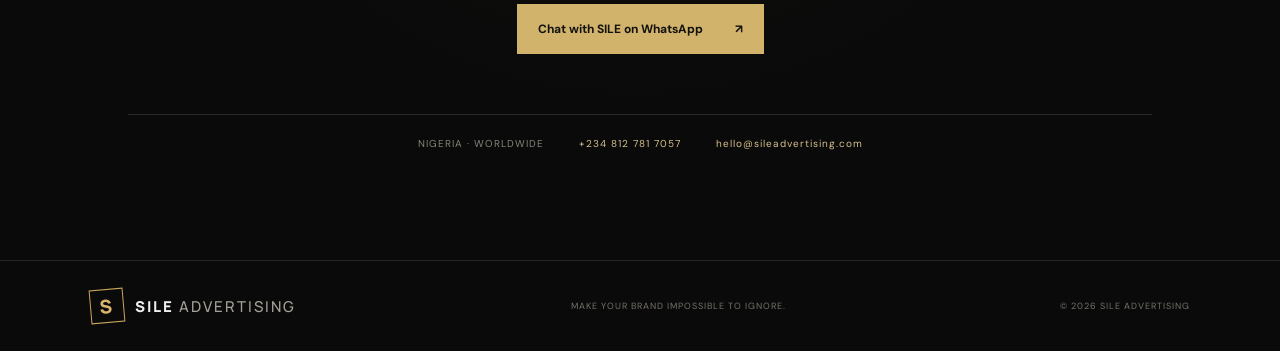
==== commit 3e84cae7: "Add files via upload" ====
--- a/index.html
+++ b/index.html
@@ -1,9 +1,79 @@
-<!doctype html><html lang="en"><head><meta charset="utf-8"><meta name="viewport" content="width=device-width,initial-scale=1"><meta name="description" content="SILE Advertising creates bold, premium advertising visuals for beauty, food, fashion, real estate, events and businesses. Based in Nigeria, serving worldwide."><meta name="theme-color" content="#050505"><title>SILE Advertising | Ideas Brought to Life</title><link rel="stylesheet" href="styles.css"></head><body><header><div class="wrap nav"><a class="logo" href="index.html"><span class="logo-mark">S</span><span>SILE<small>ADVERTISING</small></span></a><button class="hamb" aria-label="Toggle menu" aria-expanded="false">☰</button><nav class="navlinks"><a class="active" href="index.html">Home</a><a href="#gallery">Gallery</a><a href="#services">Services</a><a href="#about">About</a><a href="#pricing">Pricing</a><a href="#contact">Contact</a></nav><a class="nav-cta" href="https://wa.me/2348127817057?text=Hello%20SILE%20Advertising">◉ Get Started</a></div></header><main>
-<section class="wrap hero"><div><p class="eyebrow">✦ SILE Creative Gallery</p><h1>Ideas brought to life.<br><em>Brands made unforgettable.</em></h1><p>Explore our creative work across industries — from beauty to business. We turn your vision into stunning visuals.</p><div class="hero-actions"><a class="btn" href="#gallery">Explore our work ⟶</a><a class="btn secondary" href="https://wa.me/2348127817057?text=Hello%20SILE%20Advertising%2C%20I%27d%20like%20to%20start%20a%20project.">Start a project</a></div><p class="eyebrow" style="margin-top:28px;font-size:.62rem">Nigeria · Serving worldwide</p></div><div class="hero-visual"><div class="hero-sigil">S<span style="color:white">.</span></div><div class="hero-caption"><span>SILE ADVERTISING</span><span>DREAM · DESIGN · DELIVER</span></div></div></section>
-<section class="section"><div class="wrap"><div class="category-grid"><a class="category" href="beauty.html"><span class="cat-icon">✧</span><strong>Beauty</strong><small>Explore ↗</small></a><a class="category" href="food.html"><span class="cat-icon">♨</span><strong>Food & Drinks</strong><small>Explore ↗</small></a><a class="category" href="fashion.html"><span class="cat-icon">◇</span><strong>Fashion</strong><small>Explore ↗</small></a><a class="category" href="real-estate.html"><span class="cat-icon">⌂</span><strong>Real Estate</strong><small>Explore ↗</small></a><a class="category" href="events.html"><span class="cat-icon">✦</span><strong>Events</strong><small>Explore ↗</small></a><a class="category" href="business-tech.html"><span class="cat-icon">▣</span><strong>Business & Tech</strong><small>Explore ↗</small></a></div></div></section>
-<section class="section" id="gallery"><div class="wrap"><div class="section-head"><p class="eyebrow">Our work</p><h2>The SILE Creative Gallery</h2><p class="muted">Explore concept campaigns across industries. Choose a category to view dedicated projects, captions and indicative price ranges.</p></div><div class="work-layout"><aside class="work-intro"><p class="eyebrow">Featured category</p><h2>Beauty</h2><p class="tagline">Radiance in every detail.</p><p class="muted">From skincare to cosmetics, our beauty campaigns are designed to make your brand feel confident, look stunning and stand out.</p><div class="pricebox">PRICE RANGE<strong>₦7,000 – ₦20,000</strong></div><a class="btn" href="beauty.html">Explore beauty ↗</a></aside><div class="work-grid"><article class="work-card"><div class="poster beauty1"><div class="poster-brand">LUMIÈRE SKINCARE</div><div class="poster-title">Glow Deeper.<br>Feel Prettier.</div><div class="poster-seal">SILE<br>CONCEPT</div><div class="poster-foot">A campaign concept · made to stand out</div></div><div class="card-copy"><span class="label">Fictional brand · concept 01</span><h3>Lumière Skincare Campaign</h3><p>A fresh, elegant campaign for a naturally glowing skincare line.</p><div class="card-price"><span>Similar design project</span><b>₦7,000–₦20,000</b></div></div></article><article class="work-card"><div class="poster beauty2"><div class="poster-brand">MISHAELLA LASHES</div><div class="poster-title">Blink<br>Different.</div><div class="poster-seal">SILE<br>CONCEPT</div><div class="poster-foot">A campaign concept · made to stand out</div></div><div class="card-copy"><span class="label">Fictional brand · concept 02</span><h3>Mishaella Lashes Ad</h3><p>Bold lashes. Bigger confidence. A polished lash-studio promotion.</p><div class="card-price"><span>Similar design project</span><b>₦7,000–₦20,000</b></div></div></article><article class="work-card"><div class="poster beauty3"><div class="poster-brand">VELORA COSMETICS</div><div class="poster-title">Beauty<br>Redefined.</div><div class="poster-seal">SILE<br>CONCEPT</div><div class="poster-foot">A campaign concept · made to stand out</div></div><div class="card-copy"><span class="label">Fictional brand · concept 03</span><h3>Velora Cosmetics Promo</h3><p>Timeless beauty in every swipe, with a dramatic cosmetics direction.</p><div class="card-price"><span>Similar design project</span><b>₦7,000–₦20,000</b></div></div></article></div></div><p class="muted" style="font-size:.75rem;margin-top:20px">All featured brands are fictional concept projects created by SILE for portfolio demonstration.</p><div style="margin-top:25px"><a class="btn secondary" href="beauty.html">View beauty gallery</a></div></div></section>
-<section class="section" id="services"><div class="wrap"><div class="section-head"><p class="eyebrow">What we do</p><h2>Creative work with a clear purpose.</h2><p class="muted">From one strong promotional design to a complete visual campaign, we help your business show up with confidence.</p></div><div class="feature-list"><div class="feature"><b>01 / Promotional design</b><p class="muted">Flyers, product adverts, campaign visuals and digital promotions.</p></div><div class="feature"><b>02 / Advertising content</b><p class="muted">Campaign concepts and clear copy that give people a reason to care.</p></div><div class="feature"><b>03 / Brand presentation</b><p class="muted">Visual direction and branded materials that make your business memorable.</p></div><div class="feature"><b>04 / Digital campaigns</b><p class="muted">Creative assets designed for social media and online promotion.</p></div></div></div></section>
-<section class="section" id="about"><div class="wrap about-grid"><div><p class="eyebrow">About SILE</p><h2>Good ideas deserve great presentation.</h2></div><div><p class="muted">SILE Advertising is a Nigeria-based creative advertising business serving brands and businesses worldwide. We combine thoughtful design with practical advertising ideas to help businesses communicate clearly and make a stronger impression.</p><p class="muted">Our goal is simple: help your brand look its best and make it easier for customers to notice what you offer.</p></div></div></section>
-<section class="section" id="pricing"><div class="wrap"><div class="section-head"><p class="eyebrow">Indicative pricing</p><h2>Clear starting ranges.</h2><p class="muted">Final quotes depend on the brief, complexity, number of designs and turnaround time.</p></div><div class="feature-list"><div class="feature"><b>Promotional flyers</b><p>₦5,000 – ₦15,000</p></div><div class="feature"><b>Beauty campaigns</b><p>₦7,000 – ₦20,000</p></div><div class="feature"><b>Food advertisements</b><p>₦5,000 – ₦15,000</p></div><div class="feature"><b>Fashion campaigns</b><p>₦10,000 – ₦30,000</p></div><div class="feature"><b>Event graphics</b><p>₦5,000 – ₦20,000</p></div><div class="feature"><b>Brand identity</b><p>₦20,000 – ₦60,000</p></div></div></div></section>
-<section class="section" id="contact"><div class="wrap"><div class="cta-band"><div><p class="eyebrow">Have a project in mind?</p><h2>Let's create something amazing together.</h2><p>Your brand deserves the best. Partner with SILE today.</p></div><a class="btn" href="https://wa.me/2348127817057?text=Hello%20SILE%20Advertising%2C%20I%27d%20like%20a%20quote%20for%20a%20creative%20project.">Chat with us now ↗</a></div></div></section>
-</main><footer><div class="wrap"><div class="footer-grid"><div><a class="logo" href="index.html"><span class="logo-mark">S</span><span>SILE<small>ADVERTISING</small></span></a><p>Nigeria · Worldwide</p></div><div><h4>Quick links</h4><a href="index.html">Home</a><a href="#gallery">Gallery</a><a href="#services">Services</a><a href="#about">About</a><a href="#contact">Contact</a></div><div><h4>Our services</h4><a href="beauty.html">Beauty</a><a href="food.html">Food & Drinks</a><a href="fashion.html">Fashion</a><a href="real-estate.html">Real Estate</a><a href="events.html">Events</a><a href="business-tech.html">Business & Tech</a></div><div><h4>Follow & contact</h4><a href="https://wa.me/2348127817057">WhatsApp</a><p>Dream it. Advertise it.</p></div></div><div class="copyright"><span>© <span data-year></span> SILE Advertising. All rights reserved.</span><span>Design by SILE · Built for brands. Loved by people.</span></div></div></footer><a class="wa-float" href="https://wa.me/2348127817057?text=Hello%20SILE%20Advertising">WhatsApp ↗</a><script src="script.js"></script></body></html>+<!DOCTYPE html>
+<html lang="en">
+<head>
+  <meta charset="UTF-8"><meta name="viewport" content="width=device-width, initial-scale=1">
+  <meta name="description" content="SILE Advertising creates bold, strategic advertising designs for brands and businesses in Nigeria and worldwide.">
+  <meta name="theme-color" content="#090909">
+  <title>SILE Advertising — Make Your Brand Impossible to Ignore</title>
+  <link rel="preconnect" href="https://fonts.googleapis.com">
+  <link rel="preconnect" href="https://fonts.gstatic.com" crossorigin>
+  <link href="https://fonts.googleapis.com/css2?family=DM+Sans:wght@400;500;600;700&family=Manrope:wght@400;500;600;700;800&display=swap" rel="stylesheet">
+  <link rel="stylesheet" href="styles.css">
+</head>
+<body>
+<header class="site-header">
+  <a class="brand" href="index.html" aria-label="SILE Advertising home"><span class="brand-mark">S</span><span>SILE<span class="brand-light"> ADVERTISING</span></span></a>
+  <button class="menu-toggle" aria-label="Open menu" aria-expanded="false"><span></span><span></span></button>
+  <nav class="main-nav">
+    <a href="#work">Our work</a><a href="#services">What we do</a><a href="#about">About</a><a href="#contact" class="nav-cta">Let's talk <span>↗</span></a>
+  </nav>
+</header>
+<main>
+<section class="hero">
+  <div class="hero-noise"></div><div class="hero-copy">
+    <p class="eyebrow"><i></i> CREATIVE THAT MOVES BRANDS</p>
+    <h1>Your brand deserves<br>to <em>stand out.</em></h1>
+    <p class="hero-text">We turn ideas into attention-grabbing visuals that make people stop, look, and remember your business.</p>
+    <div class="hero-actions"><a class="button button-gold" href="#work">Explore our work <span>↗</span></a><a class="text-link" href="https://wa.me/2348127817057?text=Hello%20SILE%20Advertising%2C%20I%27d%20like%20to%20discuss%20a%20project.">Start a project <span>↗</span></a></div>
+    <div class="hero-proof"><div class="proof-avatars"><b>S</b><b>✳</b><b>✦</b></div><span>Creative thinking.<br><strong>Purposeful design.</strong></span></div>
+  </div>
+  <div class="hero-art" aria-label="Abstract gold and black creative design composition">
+    <div class="art-orbit orbit-one"></div><div class="art-orbit orbit-two"></div>
+    <div class="art-card art-back"><span>IDEAS INTO IMPACT</span><b>MAKE<br>NOISE.</b><small>SILE / CREATIVE STUDIO</small></div>
+    <div class="art-card art-front"><span class="mini-label">THE SILE STANDARD</span><div class="art-symbol">S<span>.</span></div><strong>BE<br>UNFORGETTABLE.</strong><small>STRATEGY · DESIGN · IMPACT</small></div>
+    <div class="floating-tag">CREATIVITY<br><b>WITHOUT LIMITS ↗</b></div>
+  </div>
+  <div class="hero-bottom"><span>INDEPENDENT CREATIVE STUDIO</span><span>BASED IN NIGERIA · WORKING WORLDWIDE</span></div>
+</section>
+
+<section class="intro section-pad">
+  <p class="eyebrow">01 / THE BIG IDEA</p><div><h2>Good design gets noticed.<br><em>Great design gets remembered.</em></h2><p class="intro-text">Your business has a story worth telling. We help you tell it with clarity, confidence, and visuals built to connect with the people you want to reach.</p></div>
+</section>
+
+<section class="work-section section-pad" id="work">
+  <div class="section-heading"><div><p class="eyebrow">02 / SELECTED CONCEPTS</p><h2>Explore the <em>possibilities.</em></h2></div><p>Every brand has its own personality.<br>Our work should too.</p></div>
+  <div class="category-grid">
+    <a class="category-tile tile-beauty" href="beauty.html"><div class="tile-visual beauty-visual"><span class="beauty-stamp">GLOW<br>SEASON</span><div class="beauty-bottle">LUMIÈRE<small>SKIN / SERUM</small></div><span class="tile-index">01</span></div><div class="tile-meta"><div><h3>Beauty &amp; wellness</h3><p>Make every detail feel luxurious.</p></div><span class="tile-arrow">↗</span></div></a>
+    <a class="category-tile tile-food" href="food.html"><div class="tile-visual food-visual"><span class="food-word">GOOD<br><i>MOOD.</i></span><div class="food-plate"></div><span class="tile-index">02</span></div><div class="tile-meta"><div><h3>Food &amp; drinks</h3><p>Make cravings impossible to ignore.</p></div><span class="tile-arrow">↗</span></div></a>
+    <a class="category-tile tile-fashion" href="fashion.html"><div class="tile-visual fashion-visual"><span class="fashion-word">OWN<br>YOUR<br>LOOK.</span><div class="fashion-sun"></div><span class="tile-index">03</span></div><div class="tile-meta"><div><h3>Fashion &amp; lifestyle</h3><p>Give your identity a signature look.</p></div><span class="tile-arrow">↗</span></div></a>
+    <a class="category-tile tile-property" href="real-estate.html"><div class="tile-visual property-visual"><span class="property-kicker">A NEW WAY TO LIVE</span><strong>SPACE<br>TO<br>BECOME.</strong><div class="property-block"></div><span class="tile-index">04</span></div><div class="tile-meta"><div><h3>Real estate</h3><p>Make spaces feel like possibilities.</p></div><span class="tile-arrow">↗</span></div></a>
+    <a class="category-tile tile-events" href="events.html"><div class="tile-visual events-visual"><span class="event-script">The night<br>is yours.</span><div class="event-glow"></div><span class="tile-index">05</span></div><div class="tile-meta"><div><h3>Events &amp; entertainment</h3><p>Build anticipation before the big day.</p></div><span class="tile-arrow">↗</span></div></a>
+    <a class="category-tile tile-tech" href="business-tech.html"><div class="tile-visual tech-visual"><span class="tech-grid"></span><span class="tech-title">THINK<br>FORWARD<span>_</span></span><span class="tile-index">06</span></div><div class="tile-meta"><div><h3>Business &amp; technology</h3><p>Make smart brands look the part.</p></div><span class="tile-arrow">↗</span></div></a>
+  </div>
+  <p class="concept-note">These are fictional portfolio concepts created to demonstrate our creative direction. They are not client projects.</p>
+</section>
+
+<section class="services-section section-pad" id="services">
+  <div class="section-heading"><div><p class="eyebrow">03 / WHAT WE DO</p><h2>From first thought<br>to <em>final impact.</em></h2></div><p>Creative support for businesses<br>ready to show up differently.</p></div>
+  <div class="service-list">
+    <div class="service-row"><span>01</span><h3>Brand identity &amp; visuals</h3><p>Logos, visual direction, brand assets and more.</p><b>↗</b></div>
+    <div class="service-row"><span>02</span><h3>Advertising designs</h3><p>Campaign graphics, promotional flyers and posters.</p><b>↗</b></div>
+    <div class="service-row"><span>03</span><h3>Social media creatives</h3><p>Scroll-stopping content that keeps your brand consistent.</p><b>↗</b></div>
+    <div class="service-row"><span>04</span><h3>Marketing creative support</h3><p>Visual ideas that help you communicate your offer.</p><b>↗</b></div>
+  </div>
+</section>
+
+<section class="about-section section-pad" id="about">
+  <div class="about-mark"><span>SILE</span><b>MAKE<br>IT<br>MATTER.</b><i>✳</i></div>
+  <div class="about-copy"><p class="eyebrow">04 / WHO WE ARE</p><h2>Small studio.<br><em>Big-picture thinking.</em></h2><p>SILE Advertising is an independent creative advertising brand based in Nigeria and open to working with businesses everywhere. We believe effective visuals do more than look good — they make your message easier to notice, understand, and act on.</p><div class="founder-line"><span>FOUNDED BY</span><strong>Barikuura Siledum Divine</strong><small>Young Entrepreneur &amp; CEO of SILE Advertising</small></div></div>
+</section>
+
+<section class="contact-section section-pad" id="contact">
+  <p class="eyebrow">05 / YOUR NEXT MOVE</p><h2>Let's make<br><em>something matter.</em></h2><p>Tell us what you're building. We'll bring the creative energy.</p>
+  <a class="button button-gold" href="https://wa.me/2348127817057?text=Hello%20SILE%20Advertising%2C%20I%27d%20like%20to%20start%20a%20project.">Chat with SILE on WhatsApp <span>↗</span></a>
+  <div class="contact-details"><span>NIGERIA · WORLDWIDE</span><a href="https://wa.me/2348127817057">+234 812 781 7057</a><a href="mailto:hello@sileadvertising.com">hello@sileadvertising.com</a></div>
+</section>
+</main>
+<footer class="site-footer"><a class="brand" href="index.html"><span class="brand-mark">S</span><span>SILE<span class="brand-light"> ADVERTISING</span></span></a><span>MAKE YOUR BRAND IMPOSSIBLE TO IGNORE.</span><span>© <span id="year"></span> SILE ADVERTISING</span></footer>
+<script src="script.js"></script>
+</body></html>
--- a/styles.css
+++ b/styles.css
@@ -1,16 +1,3 @@
-@import url('https://fonts.googleapis.com/css2?family=DM+Sans:wght@400;500;600;700;800&family=Playfair+Display:ital,wght@0,600;0,700;1,600;1,700&display=swap');
-:root{--bg:#050505;--panel:#101010;--gold:#e0b43e;--gold2:#f4d477;--white:#fff;--muted:#b9b6ad;--line:#292720}
-*{box-sizing:border-box}html{scroll-behavior:smooth}body{margin:0;background:var(--bg);color:var(--white);font-family:'DM Sans',Arial,sans-serif;line-height:1.55}a{color:inherit;text-decoration:none}img{max-width:100%;display:block}.wrap{width:min(1180px,92%);margin:auto}
-header{height:78px;position:sticky;top:0;z-index:50;background:#050505ed;backdrop-filter:blur(14px);border-bottom:1px solid #29251b}.nav{height:100%;display:flex;align-items:center;justify-content:space-between;gap:25px}.logo{font-size:1.5rem;font-weight:800;letter-spacing:-1px;display:flex;align-items:center;gap:8px}.logo-mark{font-family:'Playfair Display',serif;color:var(--gold);font-size:2.5rem;font-style:italic}.logo small{display:block;font-size:.55rem;letter-spacing:4px;color:#ddd;margin-top:-5px}.navlinks{display:flex;align-items:center;gap:30px}.navlinks a{font-size:.88rem;color:#e5e2da}.navlinks a:hover,.navlinks a.active{color:var(--gold)}.navlinks a.active{border-bottom:2px solid var(--gold);padding-bottom:8px}.nav-cta,.btn{display:inline-flex;align-items:center;justify-content:center;gap:9px;background:linear-gradient(110deg,#f5d16b,#c28d19);color:#100d05;border:0;border-radius:40px;padding:13px 21px;font-weight:800;font-size:.88rem;box-shadow:0 8px 25px #c28d1925}.hamb{display:none;background:none;border:0;color:white;font-size:1.7rem}
-.hero{min-height:540px;display:grid;grid-template-columns:1.05fr .95fr;align-items:center;gap:35px;padding:55px 0 42px;position:relative}.hero:after{content:"";position:absolute;left:-20vw;right:-20vw;bottom:0;height:1px;background:linear-gradient(90deg,transparent,var(--gold),transparent)}.eyebrow{color:var(--gold);font-size:.72rem;font-weight:800;letter-spacing:3px;text-transform:uppercase}.hero h1{font-size:clamp(3rem,6.5vw,6rem);line-height:.98;letter-spacing:-3px;margin:20px 0}.hero h1 em{font-family:'Playfair Display',serif;color:var(--gold);font-weight:700}.hero p{max-width:560px;color:#d0cdc5;font-size:1.02rem}.hero-actions{display:flex;gap:12px;flex-wrap:wrap;margin-top:28px}.btn.secondary{background:transparent;color:white;border:1px solid #78632c;box-shadow:none}.hero-visual{min-height:400px;position:relative;display:grid;place-items:center;overflow:hidden;background:radial-gradient(ellipse at 50% 48%,#6b4a1c 0,#24190b 33%,#090909 68%);border:1px solid #71551e;border-radius:4px}.hero-visual:before,.hero-visual:after{content:"";position:absolute;width:380px;height:380px;border:1px solid #e0b43e88;border-radius:50%;transform:rotate(-25deg) scaleX(1.4)}.hero-visual:after{width:450px;height:450px;border-color:#e0b43e33}.hero-sigil{font-family:'Playfair Display',serif;font-size:15rem;color:#f0ce70;text-shadow:0 10px 60px #000;z-index:1}.hero-caption{position:absolute;bottom:22px;left:24px;right:24px;display:flex;justify-content:space-between;font-size:.65rem;letter-spacing:2px;color:#f5df9e;z-index:2}.section{padding:75px 0;border-bottom:1px solid var(--line)}.section-head{max-width:700px;margin-bottom:30px}.section h2{font-size:clamp(2rem,4vw,3.4rem);letter-spacing:-1.5px;line-height:1.1;margin:10px 0}.muted{color:var(--muted)}.category-grid{display:grid;grid-template-columns:repeat(6,1fr);gap:12px}.category{min-height:130px;padding:18px 13px;border:1px solid #393124;border-radius:15px;background:linear-gradient(145deg,#14120e,#090909);display:flex;flex-direction:column;justify-content:space-between;transition:.25s}.category:hover{border-color:var(--gold);transform:translateY(-4px);background:linear-gradient(145deg,#29200d,#090909)}.cat-icon{font-size:1.7rem;color:var(--gold)}.category strong{font-size:.87rem}.category small{color:var(--gold);font-size:.7rem}.work-layout{display:grid;grid-template-columns:.75fr 2.25fr;gap:25px;align-items:start}.work-intro h2{font-family:'Playfair Display',serif;font-size:4.2rem;margin:0}.work-intro .tagline{font-style:italic;color:#ccc}.pricebox{border:1px solid var(--gold);padding:15px;border-radius:12px;margin:22px 0;color:var(--gold);font-weight:700}.pricebox strong{display:block;font-size:1.45rem}.work-grid{display:grid;grid-template-columns:repeat(3,1fr);gap:14px}.work-card{border:1px solid #37332a;border-radius:15px;overflow:hidden;background:#0d0d0d;transition:.25s}.work-card:hover{transform:translateY(-5px);border-color:#b68c2d}.poster{height:270px;padding:18px;position:relative;overflow:hidden;display:flex;flex-direction:column;justify-content:space-between;color:#fff}.poster:after{content:"";position:absolute;inset:0;background:linear-gradient(180deg,#0001,#0006);pointer-events:none}.poster>*{position:relative;z-index:1}.poster-brand{font-size:.62rem;letter-spacing:2.5px;font-weight:800}.poster-title{font-family:'Playfair Display',serif;font-size:2.35rem;line-height:.95;max-width:220px}.poster-foot{font-size:.58rem;letter-spacing:1.5px;text-transform:uppercase}.poster-seal{position:absolute;right:15px;bottom:55px;border:1px solid #ffffffa8;border-radius:50%;width:57px;height:57px;display:grid;place-items:center;text-align:center;font-size:.5rem;letter-spacing:1px;transform:rotate(12deg)}
-.beauty1{background:radial-gradient(ellipse at 72% 60%,#f6d6d7 0 12%,#d69a9d 13% 22%,transparent 23%),linear-gradient(135deg,#f3a7b6,#742d45)}.beauty2{background:radial-gradient(ellipse at 65% 48%,#a66a4e 0 20%,#42251e 21% 34%,transparent 35%),linear-gradient(140deg,#21120f,#b77b55)}.beauty3{background:radial-gradient(ellipse at 70% 52%,#d71939 0 12%,#19070b 13% 30%,transparent 31%),linear-gradient(140deg,#090909,#6c1427)}
-.food1{background:radial-gradient(circle at 68% 55%,#e8a33d 0 16%,#8b3c12 17% 27%,transparent 28%),linear-gradient(140deg,#2a160c,#a4511b)}.food2{background:radial-gradient(ellipse at 65% 55%,#f1d17a 0 17%,#8b4820 18% 28%,transparent 29%),linear-gradient(140deg,#19100a,#73401e)}.food3{background:radial-gradient(ellipse at 70% 52%,#a6c87c 0 15%,#47734a 16% 27%,transparent 28%),linear-gradient(140deg,#0c2119,#315d42)}
-.fashion1{background:linear-gradient(130deg,#211a20,#a58b82 52%,#171214)}.fashion2{background:linear-gradient(130deg,#1c1c1c,#a48b68 52%,#27211c)}.fashion3{background:linear-gradient(130deg,#1c1c22,#414c66 52%,#090a0e)}
-.property1{background:linear-gradient(130deg,#13231d,#7b947d 52%,#101612)}.property2{background:linear-gradient(130deg,#252b30,#b0a18a 52%,#101010)}.property3{background:linear-gradient(130deg,#1b2528,#697d85 52%,#111)}
-.events1{background:radial-gradient(circle at 70% 35%,#d7b35a,#402a0d 45%,#090909)}.events2{background:linear-gradient(130deg,#2a111c,#a44d65 55%,#100c11)}.events3{background:radial-gradient(circle at 65% 40%,#d2a04d,#4a1e28 45%,#080808)}
-.tech1{background:radial-gradient(circle at 70% 40%,#7398b8,#19283d 45%,#070b12)}.tech2{background:linear-gradient(130deg,#101b27,#637b8e 52%,#080b10)}.tech3{background:radial-gradient(circle at 65% 50%,#c2a64e,#26313c 40%,#090a0c)}
-.card-copy{padding:14px}.card-copy .label{font-size:.6rem;color:var(--gold);letter-spacing:1.5px;text-transform:uppercase}.card-copy h3{font-size:.98rem;margin:5px 0}.card-copy p{font-size:.78rem;color:var(--muted);margin:0}.card-price{display:flex;justify-content:space-between;align-items:center;border-top:1px solid #302b20;margin-top:12px;padding-top:10px;font-size:.76rem}.card-price b{color:var(--gold)}
-.about-grid{display:grid;grid-template-columns:1fr 1fr;gap:45px}.feature-list{display:grid;grid-template-columns:1fr 1fr;gap:12px}.feature{border:1px solid var(--line);padding:18px;border-radius:10px}.feature b{color:var(--gold)}.cta-band{padding:30px;border:1px solid #7b5c1b;border-radius:14px;background:linear-gradient(100deg,#211909,#0d0c09);display:flex;justify-content:space-between;align-items:center;gap:20px}.cta-band h2{font-size:1.7rem;margin:0}.cta-band p{margin:5px 0 0;color:var(--muted)}footer{padding:45px 0 20px}.footer-grid{display:grid;grid-template-columns:1.4fr 1fr 1fr 1fr;gap:25px;padding-bottom:30px}.footer-grid h4{margin:0 0 13px}.footer-grid a,.footer-grid p{display:block;color:#aaa;font-size:.83rem;margin:6px 0}.copyright{border-top:1px solid var(--line);padding-top:17px;color:#888;font-size:.75rem;display:flex;justify-content:space-between;gap:15px}.wa-float{position:fixed;right:18px;bottom:18px;z-index:40;background:linear-gradient(110deg,#f5d16b,#c28d19);color:#100d05;border-radius:50px;padding:13px 18px;font-weight:800;box-shadow:0 8px 30px #000a}
-.subhero{padding:55px 0 20px}.back{color:var(--gold);font-size:.85rem}.subhero h1{font-size:clamp(2.8rem,6vw,5rem);line-height:1;margin:18px 0 10px}.subhero p{max-width:700px;color:var(--muted)}.portfolio-grid{display:grid;grid-template-columns:repeat(3,1fr);gap:18px;padding:20px 0 55px}.disclaimer{font-size:.74rem;color:#888;margin:0 0 45px}.page-cta{margin:0 0 65px}
-@media(max-width:900px){.category-grid{grid-template-columns:repeat(3,1fr)}.work-layout{grid-template-columns:1fr}.work-intro{max-width:650px}.work-intro h2{font-size:3rem}.hero{grid-template-columns:1fr}.hero-visual{min-height:300px}.hero-sigil{font-size:11rem}.footer-grid{grid-template-columns:1fr 1fr}}
-@media(max-width:600px){header{height:68px}.hamb{display:block}.navlinks{display:none;position:absolute;top:68px;left:0;right:0;padding:20px 5%;background:#090909;flex-direction:column;align-items:flex-start;border-bottom:1px solid var(--line)}.navlinks.open{display:flex}.nav-cta{display:none}.hero{padding-top:40px}.hero h1{letter-spacing:-1.8px}.category-grid{grid-template-columns:repeat(2,1fr)}.work-grid,.portfolio-grid{grid-template-columns:1fr}.poster{height:330px}.about-grid{grid-template-columns:1fr;gap:25px}.cta-band{align-items:flex-start;flex-direction:column}.footer-grid{grid-template-columns:1fr 1fr}.copyright{flex-direction:column}.work-intro h2{font-size:3.4rem}}
+*{box-sizing:border-box}html{scroll-behavior:smooth;scroll-padding-top:90px}body{margin:0;background:#0a0a0a;color:#f6f3ec;font-family:"DM Sans",sans-serif}a{color:inherit;text-decoration:none}button{font:inherit}.site-header{height:82px;padding:0 7vw;display:flex;align-items:center;justify-content:space-between;border-bottom:1px solid #ffffff16;background:#090909;position:sticky;top:0;z-index:20}.brand{display:flex;align-items:center;gap:11px;font:800 15px Manrope,sans-serif;letter-spacing:2px}.brand-mark{width:34px;height:34px;border:1px solid #caa65b;color:#d7b66c;display:grid;place-items:center;font:800 19px Manrope;transform:rotate(-5deg)}.brand-light{font-weight:500;color:#a5a198}.main-nav{display:flex;align-items:center;gap:38px;font-size:13px;color:#c4c0b7}.main-nav a:hover,.text-link:hover{color:#e2c47e}.nav-cta{padding:12px 18px;border:1px solid #c7a65e;color:#e6c879}.nav-cta span{margin-left:14px}.menu-toggle{display:none;background:none;border:0}.hero{min-height:690px;padding:105px 7vw 65px;position:relative;overflow:hidden;display:grid;grid-template-columns:1fr 1fr;align-items:center;gap:4vw;background:radial-gradient(ellipse at 78% 48%,#5b48251e,transparent 42%),#0a0a0a}.hero-copy{position:relative;z-index:2;max-width:600px}.eyebrow{font-size:10px;letter-spacing:2.5px;color:#c8a95f;font-weight:700;margin:0 0 24px}.eyebrow i{display:inline-block;width:7px;height:7px;border-radius:50%;background:#d4b56c;margin-right:10px}.hero h1,.contact-section h2{font:800 clamp(54px,7vw,94px)/.99 Manrope,sans-serif;letter-spacing:-5px;margin:0}.hero h1 em,.section-heading h2 em,.intro h2 em,.about-copy h2 em,.contact-section h2 em{font-style:normal;color:#d6b66a}.hero-text{font-size:16px;line-height:1.8;color:#aaa69d;max-width:440px;margin:28px 0 30px}.hero-actions{display:flex;align-items:center;gap:30px}.button{display:inline-flex;align-items:center;gap:32px;padding:17px 21px;font-size:12px;font-weight:700}.button-gold{background:#d2b36b;color:#12110d}.button-gold:hover{background:#ecd18c;transform:translateY(-2px)}.text-link{font-size:12px;color:#e8e2d5}.hero-proof{display:flex;align-items:center;gap:14px;margin-top:58px;color:#89857d;font-size:10px;line-height:1.6}.hero-proof strong{color:#e4dfd4}.proof-avatars{display:flex}.proof-avatars b{width:27px;height:27px;border-radius:50%;border:1px solid #0a0a0a;background:#b89a59;color:#17140e;display:grid;place-items:center;margin-right:-7px;font-size:12px}.proof-avatars b:nth-child(2){background:#eee6d5}.proof-avatars b:nth-child(3){background:#4a4438;color:#fff}.hero-art{height:480px;position:relative;display:grid;place-items:center}.art-orbit{position:absolute;border:1px solid #c8a65b30;border-radius:50%;transform:rotate(-24deg)}.orbit-one{width:450px;height:290px}.orbit-two{width:520px;height:360px;transform:rotate(42deg)}.art-card{position:absolute;width:245px;height:330px;padding:23px;display:flex;flex-direction:column;justify-content:space-between;box-shadow:0 25px 70px #0009}.art-back{background:#bca36e;color:#18150f;transform:rotate(-12deg) translate(-55px,0);padding:27px}.art-back span,.art-card small,.mini-label{font-size:8px;letter-spacing:2px}.art-back b{font:800 56px/.88 Manrope;letter-spacing:-4px}.art-back small{font-weight:700}.art-front{background:linear-gradient(145deg,#27241d,#090909 72%);border:1px solid #bfa15d;transform:rotate(8deg) translate(55px,8px);z-index:2}.mini-label{color:#d3b66f}.art-symbol{font:800 115px/.8 Manrope;color:#d9bd7c;letter-spacing:-13px;margin:auto}.art-symbol span{color:#f5f0e6}.art-front strong{font:800 26px/.95 Manrope;letter-spacing:-1px}.art-front small{color:#b3a98e}.floating-tag{position:absolute;right:-1%;bottom:15%;background:#e1c47f;color:#16130c;padding:13px 17px;font-size:8px;letter-spacing:1px;transform:rotate(4deg);z-index:4}.floating-tag b{font-size:10px}.hero-bottom{position:absolute;bottom:25px;left:7vw;right:7vw;display:flex;justify-content:space-between;color:#69665f;font-size:9px;letter-spacing:2px}.section-pad{padding:110px 10vw}.intro{display:grid;grid-template-columns:.55fr 1.45fr;gap:7vw;border-top:1px solid #ffffff18}.intro h2,.section-heading h2,.about-copy h2{font:700 clamp(35px,4.5vw,58px)/1.1 Manrope;letter-spacing:-2.5px;margin:0}.intro-text{max-width:560px;color:#aaa69d;line-height:1.9;font-size:14px;margin:25px 0 0}.work-section{background:#11110f}.section-heading{display:flex;justify-content:space-between;align-items:end;margin-bottom:45px}.section-heading>p{color:#8d8980;font-size:12px;line-height:1.8}.category-grid{display:grid;grid-template-columns:repeat(3,1fr);gap:38px 22px}.category-tile{display:block;min-width:0}.tile-visual{height:300px;position:relative;overflow:hidden;display:flex;align-items:center;justify-content:center;transition:transform .35s}.category-tile:hover .tile-visual{transform:translateY(-6px)}.tile-index{position:absolute;top:16px;left:17px;font-size:9px;letter-spacing:2px;opacity:.65}.tile-meta{display:flex;justify-content:space-between;align-items:center;padding:17px 2px}.tile-meta h3{font:700 17px Manrope;margin:0 0 6px}.tile-meta p{font-size:11px;color:#89857c;margin:0}.tile-arrow{font-size:22px;color:#d3b46d}.concept-note{font-size:10px;color:#716d65;margin:22px 0 0}.tile-beauty .tile-visual{background:linear-gradient(130deg,#d9b5a9,#f1d9cb 52%,#ad7d73);color:#4a2b29}.beauty-stamp{position:absolute;left:25px;top:36px;font:800 28px/.85 Manrope;letter-spacing:-1px}.beauty-bottle{height:190px;width:82px;background:linear-gradient(90deg,#d9c3a7,#f7ead5,#c9a88c);border-radius:13px 13px 20px 20px;box-shadow:18px 18px 30px #5e393533;display:flex;flex-direction:column;justify-content:center;align-items:center;font:700 11px Manrope;letter-spacing:1px;transform:rotate(7deg);z-index:1}.beauty-bottle:before{content:"";position:absolute;width:30px;height:35px;background:#392c27;top:-30px;border-radius:4px 4px 0 0}.beauty-bottle small{font:8px "DM Sans";margin-top:8px}.tile-food .tile-visual{background:#d4a64e;color:#35220d}.food-word{font:800 53px/.82 Manrope;letter-spacing:-4px;z-index:2;transform:rotate(-7deg);margin-left:-55px}.food-word i{color:#fff0c6}.food-plate{position:absolute;width:220px;height:220px;border-radius:50%;background:radial-gradient(circle,#f1e7d1 0 42%,#fff9e8 43% 48%,#a94d2a 49% 52%,#f8e8c7 53% 61%,#51331d 62%);right:-40px;bottom:-45px;box-shadow:0 12px 30px #603b2855}.tile-fashion .tile-visual{background:#a8aaa0;color:#24261f}.fashion-word{font:800 47px/.82 Manrope;letter-spacing:-3px;z-index:2;align-self:flex-start;margin:54px 0 0 27px}.fashion-sun{position:absolute;width:190px;height:190px;border-radius:50%;background:#d5a66e;right:18px;top:32px;box-shadow:0 0 0 20px #d5a66e33}.tile-property .tile-visual{background:#d8d0bf;color:#34382f;justify-content:flex-start;align-items:flex-start;padding:35px}.property-kicker{position:absolute;top:30px;font-size:8px;letter-spacing:2px}.property-visual strong{font:800 39px/.9 Manrope;letter-spacing:-2px;margin-top:38px;z-index:2}.property-block{position:absolute;right:18px;bottom:-20px;width:145px;height:210px;background:linear-gradient(90deg,#6d776c,#313e36);clip-path:polygon(20% 0,100% 18%,100% 100%,0 100%,0 16%)}.tile-events .tile-visual{background:radial-gradient(circle at 50% 45%,#a94b30,#451b25 45%,#120d17 80%);color:#f5d5ad}.event-script{font:italic 46px/.95 Georgia;z-index:2;transform:rotate(-8deg);text-align:center}.event-glow{position:absolute;width:190px;height:190px;border-radius:50%;border:1px solid #edbd7c88;box-shadow:0 0 60px #ff9b4a55}.tile-tech .tile-visual{background:#c9d7d0;color:#172b29}.tech-grid{position:absolute;inset:0;background-image:linear-gradient(#365c5420 1px,transparent 1px),linear-gradient(90deg,#365c5420 1px,transparent 1px);background-size:24px 24px}.tech-title{font:800 48px/.9 Manrope;letter-spacing:-3px;z-index:2}.tech-title span{color:#1a8a72}.services-section{background:#0b0b0a}.service-list{margin-top:45px;border-top:1px solid #ffffff24}.service-row{display:grid;grid-template-columns:55px 1.1fr 1fr 25px;align-items:center;gap:20px;padding:24px 0;border-bottom:1px solid #ffffff24}.service-row>span{font-size:10px;color:#c5a65e}.service-row h3{font:600 19px Manrope;margin:0}.service-row p{font-size:12px;color:#918d84;margin:0}.service-row>b{font-size:20px;color:#c5a65e}.about-section{background:#171612;display:grid;grid-template-columns:.9fr 1.1fr;gap:10vw;align-items:center}.about-mark{height:350px;background:linear-gradient(145deg,#c5a461,#816638);color:#16130c;position:relative;padding:28px;display:flex;flex-direction:column;justify-content:space-between;overflow:hidden}.about-mark span{font:800 14px Manrope;letter-spacing:3px}.about-mark b{font:800 64px/.83 Manrope;letter-spacing:-5px;z-index:1}.about-mark i{font-style:normal;position:absolute;right:-35px;top:45px;font-size:260px;opacity:.12}.about-copy>p:not(.eyebrow){color:#aaa69d;font-size:13px;line-height:1.9;margin:25px 0}.founder-line{border-top:1px solid #ffffff2b;padding-top:18px;display:flex;flex-direction:column;gap:6px}.founder-line span,.founder-line small{font-size:9px;letter-spacing:1.5px;color:#8d887d}.founder-line strong{font:600 14px Manrope}.founder-line small{letter-spacing:0}.contact-section{text-align:center;background:radial-gradient(ellipse at center top,#5d49221c,transparent 55%),#0a0a0a}.contact-section .eyebrow{margin-bottom:25px}.contact-section h2{font-size:clamp(52px,8vw,94px)}.contact-section>p:not(.eyebrow){color:#9d998f;font-size:13px;margin:25px 0 30px}.contact-section .button{margin-bottom:60px}.contact-details{display:flex;justify-content:center;gap:35px;border-top:1px solid #ffffff20;padding-top:22px;color:#88847b;font-size:10px;letter-spacing:1px}.contact-details a{color:#d8c28e}.site-footer{padding:28px 7vw;border-top:1px solid #ffffff1c;display:flex;align-items:center;justify-content:space-between;color:#77736a;font-size:9px;letter-spacing:1px}.site-footer .brand{color:#eee}.detail-hero{padding:100px 10vw 80px;min-height:430px;display:flex;flex-direction:column;justify-content:center;background:radial-gradient(ellipse at 80% 40%,#c3a15c20,transparent 40%),#0b0b0a}.detail-hero h1{font:800 clamp(52px,8vw,90px)/.95 Manrope;letter-spacing:-4px;margin:0;max-width:850px}.detail-hero h1 em{font-style:normal;color:#d5b66e}.detail-hero p:last-child{max-width:520px;color:#aaa69d;line-height:1.8;font-size:14px}.detail-work{padding:65px 10vw 100px;background:#11110f}.detail-grid{display:grid;grid-template-columns:repeat(2,1fr);gap:28px}.concept-card{background:#1c1b18;padding:14px}.concept-art{height:330px;position:relative;overflow:hidden;display:flex;align-items:center;justify-content:center}.concept-art .big-type{font:800 54px/.9 Manrope;letter-spacing:-3px;z-index:2}.concept-card h3{font:600 16px Manrope;margin:17px 4px 6px}.concept-card p{font-size:11px;color:#9a968d;line-height:1.7;margin:0 4px 15px}.concept-tag{font-size:8px;letter-spacing:2px;position:absolute;top:17px;left:18px;z-index:3}.detail-cta{text-align:center;padding:80px 20px;background:#0a0a0a}.detail-cta h2{font:700 42px Manrope;margin:0 0 20px}.detail-cta h2 em{color:#d5b66e;font-style:normal}.back-link{display:inline-block;color:#d5b66e;font-size:12px;margin-top:25px}
+@media(max-width:850px){.site-header{padding:0 6vw}.main-nav{gap:20px}.hero{padding:80px 6vw 75px;grid-template-columns:1fr;min-height:auto}.hero-art{height:410px;margin-top:15px}.hero-bottom{left:6vw;right:6vw}.section-pad{padding:80px 7vw}.category-grid{grid-template-columns:repeat(2,1fr)}.about-section{gap:6vw}.about-mark{height:300px}.about-mark b{font-size:53px}}
+@media(max-width:600px){.site-header{height:70px}.menu-toggle{display:flex;flex-direction:column;gap:6px;padding:10px}.menu-toggle span{display:block;width:23px;height:1px;background:#e4d5b1}.main-nav{display:none;position:absolute;top:69px;left:0;right:0;background:#111;padding:25px 7vw 30px;flex-direction:column;align-items:stretch;gap:22px;border-bottom:1px solid #ffffff22}.main-nav.open{display:flex}.nav-cta{text-align:center}.hero{padding-top:70px}.hero h1{font-size:57px;letter-spacing:-3px}.hero-text{font-size:14px}.hero-art{height:340px;transform:scale(.85);margin:-5px -35px}.art-card{width:205px;height:280px}.art-back b{font-size:47px}.art-symbol{font-size:95px}.floating-tag{right:-4%;bottom:10%}.hero-bottom{font-size:7px;letter-spacing:1px;bottom:18px}.intro{grid-template-columns:1fr;gap:10px}.intro h2,.section-heading h2,.about-copy h2{font-size:38px}.section-heading{display:block}.section-heading>p{margin-top:15px}.category-grid{grid-template-columns:1fr;gap:25px}.tile-visual{height:280px}.service-row{grid-template-columns:28px 1fr 20px;gap:10px}.service-row h3{font-size:15px}.service-row p{grid-column:2;grid-row:2;margin-top:-4px;line-height:1.5}.service-row>b{grid-column:3;grid-row:1}.about-section{grid-template-columns:1fr;gap:38px}.about-mark{height:280px}.about-mark b{font-size:57px}.contact-section h2{font-size:57px;letter-spacing:-3px}.contact-details{flex-direction:column;gap:13px}.site-footer{flex-wrap:wrap;gap:18px}.site-footer>span:nth-child(2){display:none}.detail-hero{padding:75px 7vw 60px;min-height:370px}.detail-hero h1{font-size:55px}.detail-work{padding:50px 7vw 70px}.detail-grid{grid-template-columns:1fr}.concept-art{height:290px}.detail-cta h2{font-size:34px}}
